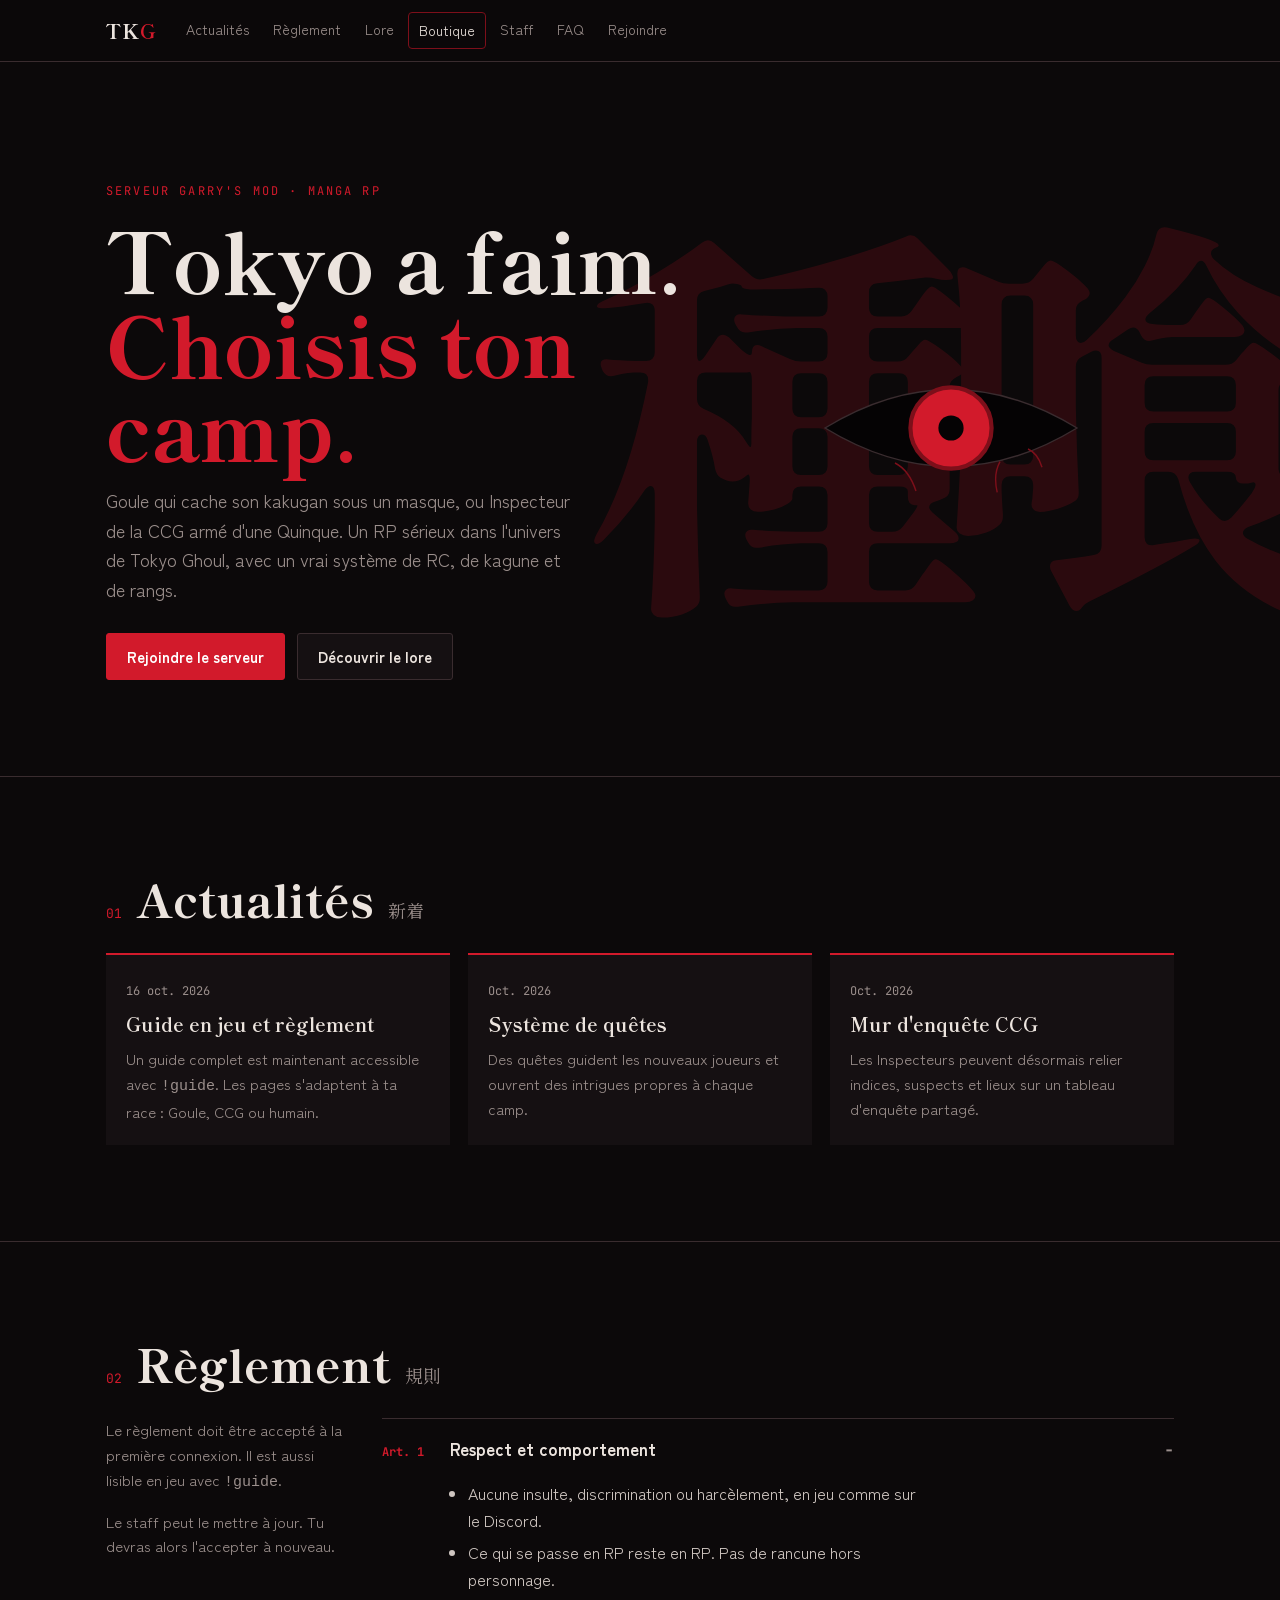
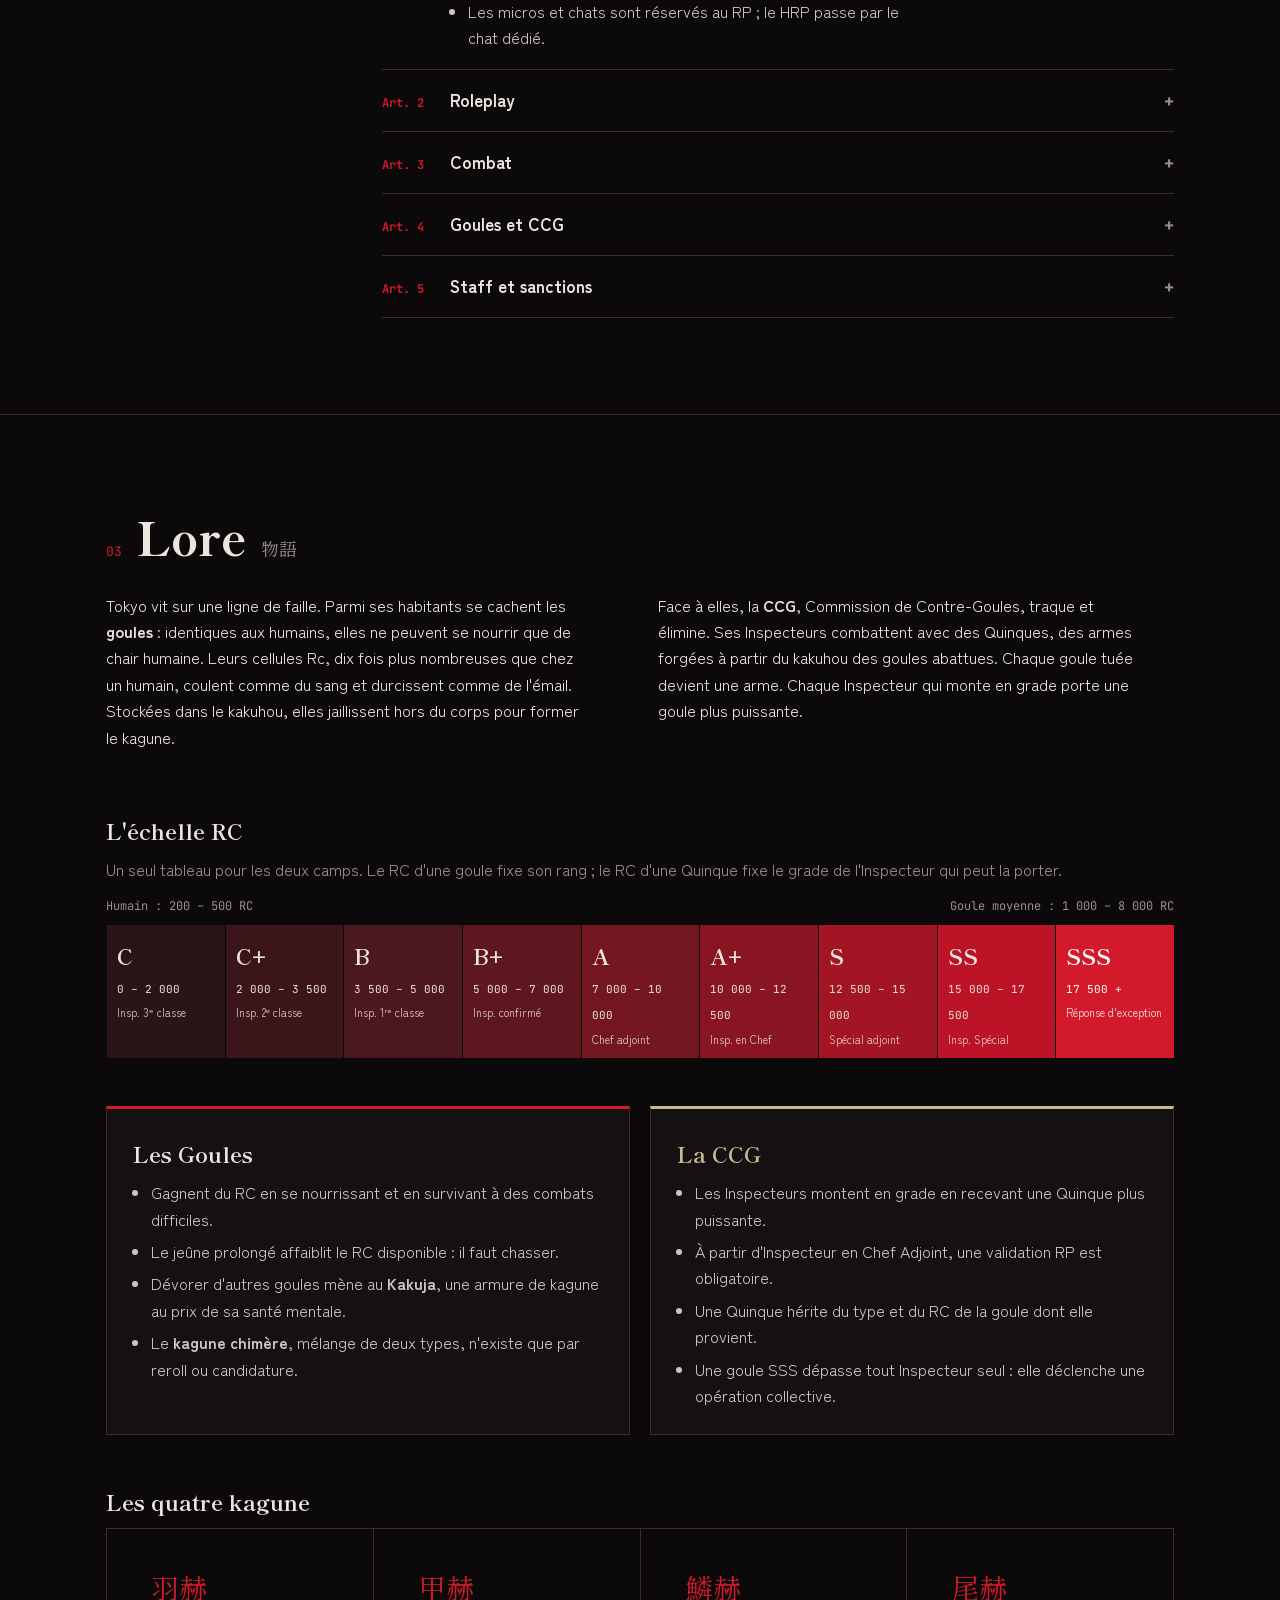
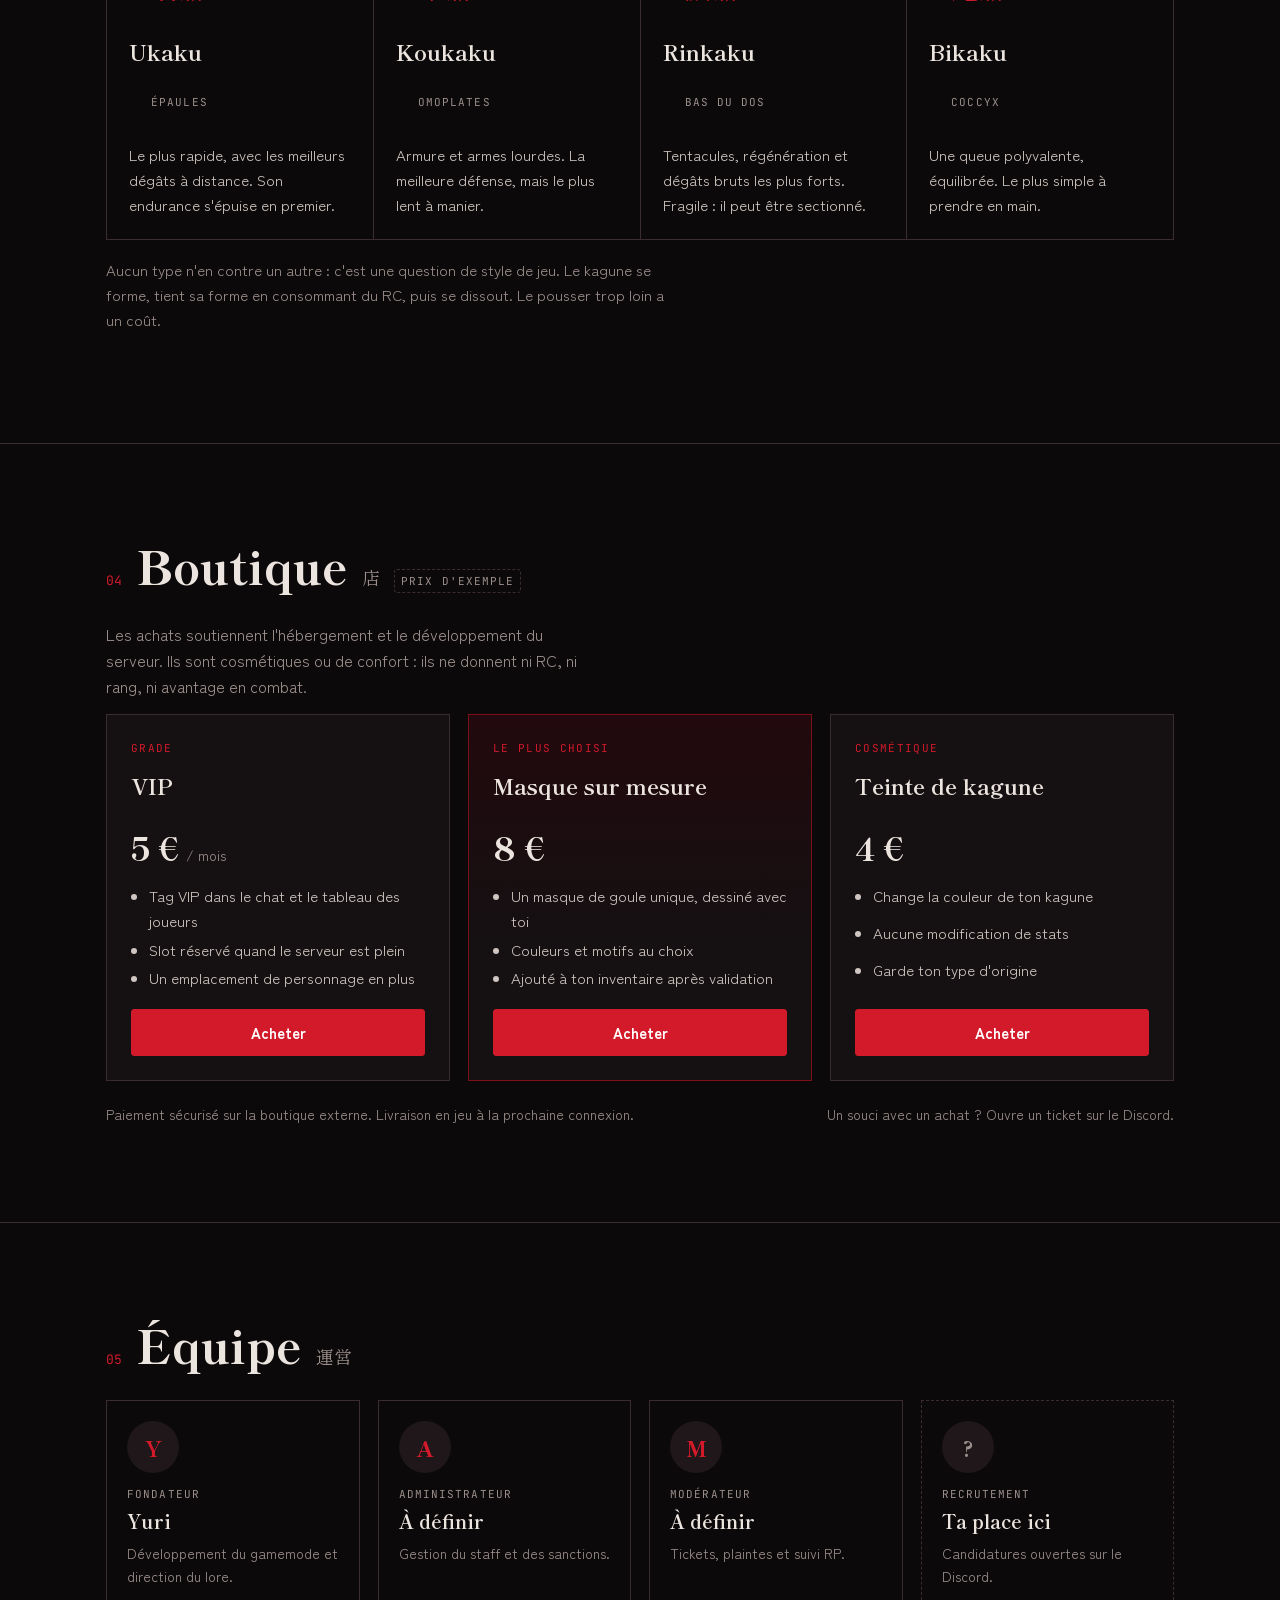
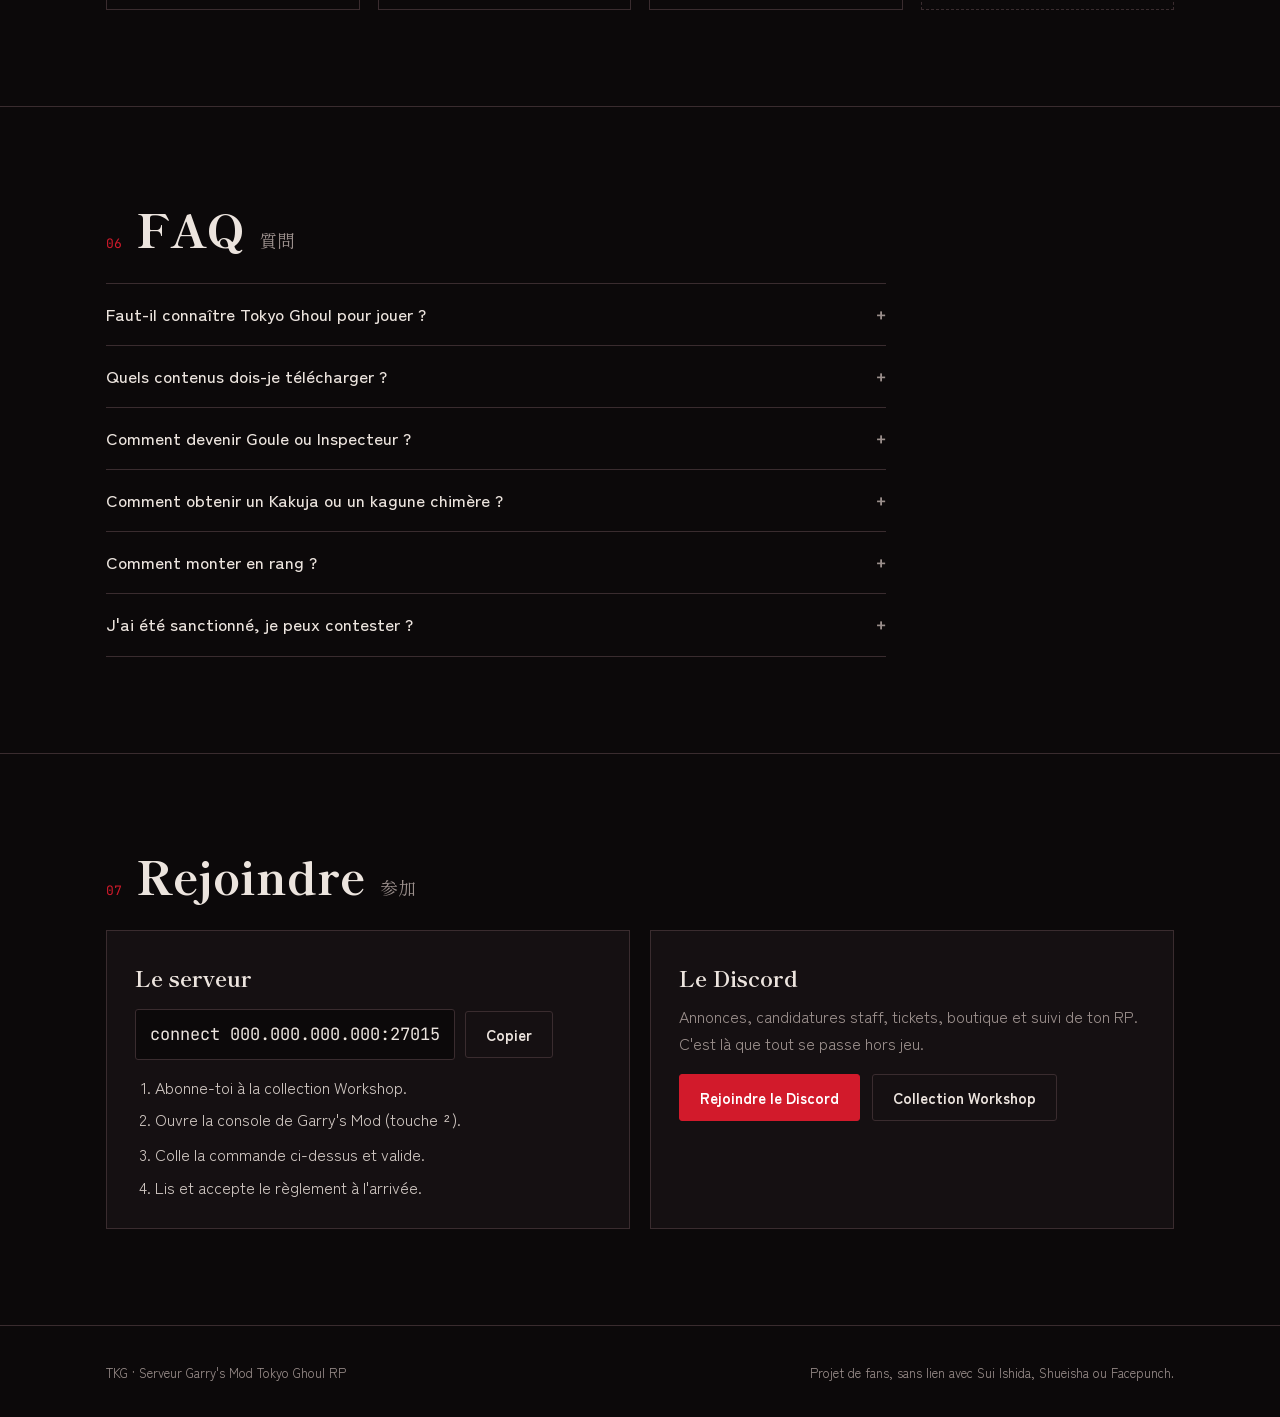
==== index.html @ 165c6a21 "Site TKG : première version Co-Authored-By: Claude Opus 5.5 <noreply@anthropic.com> Claude-Session: " ====
<!doctype html>
<html lang="fr">
<head>
<meta charset="utf-8">
<meta name="viewport" content="width=device-width, initial-scale=1, viewport-fit=cover">
<meta name="description" content="TKG, serveur Garry's Mod Tokyo Ghoul RP : règlement, lore, boutique et accès au serveur.">
<meta property="og:title" content="TKG — Tokyo Ghoul RP">
<meta property="og:description" content="Goule ou Inspecteur de la CCG ? Rejoins le serveur Garry's Mod Tokyo Ghoul RP.">
<meta name="theme-color" content="#0c090a">
<link rel="icon" href="data:image/svg+xml,%3Csvg xmlns='http://www.w3.org/2000/svg' viewBox='0 0 100 100'%3E%3Crect width='100' height='100' fill='%230c090a'/%3E%3Ccircle cx='50' cy='50' r='30' fill='%23d21a2b'/%3E%3Ccircle cx='50' cy='50' r='10' fill='%23050304'/%3E%3C/svg%3E">
<title>TKG — Tokyo Ghoul RP</title>
<link rel="preconnect" href="https://fonts.googleapis.com">
<link rel="stylesheet" href="https://fonts.googleapis.com/css2?family=Shippori+Mincho+B1:wght@600;800&family=Zen+Kaku+Gothic+New:wght@400;500;700&family=JetBrains+Mono:wght@500&display=swap">
<style>
/* Layout : page longue, une colonne de 1100px, nav collante ; chaque section = un « dossier » numéroté façon fiche CCG */
:root{
  --ink:#0c090a; --ink-2:#151012; --ink-3:#1f1719;
  --bone:#ece4de; --ash:#9b8f8c; --line:#3a2c2f;
  --blood:#d21a2b; --blood-dim:#7d0f1a; --rust:#e0554a;
  --ccg:#c9b98f;
  --f-display:"Shippori Mincho B1","Hiragino Mincho ProN","Times New Roman",serif;
  --f-body:"Zen Kaku Gothic New","Segoe UI",system-ui,sans-serif;
  --f-mono:"JetBrains Mono",ui-monospace,Menlo,monospace;
  color-scheme:dark;
}
*{box-sizing:border-box}
html{scroll-behavior:smooth}
@media (prefers-reduced-motion:reduce){html{scroll-behavior:auto}*{animation:none!important;transition:none!important}}
body{background:var(--ink);color:var(--bone);font-family:var(--f-body);font-size:16px;line-height:1.65;margin:0}
body::before{content:"";position:fixed;inset:0 0 auto;height:env(safe-area-inset-top,0px);z-index:10;background:var(--ink)}
a{color:var(--rust)}
:focus-visible{outline:2px solid var(--blood);outline-offset:3px}
.wrap{max-width:1100px;margin:0 auto;padding-left:max(16px,env(safe-area-inset-left,0px));padding-right:max(16px,env(safe-area-inset-right,0px))}

/* NAV */
nav{position:sticky;top:env(safe-area-inset-top,0px);z-index:9;background:color-mix(in srgb,var(--ink) 88%,transparent);backdrop-filter:blur(8px);border-bottom:1px solid var(--line)}
nav .wrap{display:flex;align-items:center;gap:20px;padding-block:12px}
.brand{font-family:var(--f-display);font-weight:800;font-size:20px;letter-spacing:.04em;color:var(--bone);text-decoration:none;white-space:nowrap}
.brand b{color:var(--blood)}
.links{display:flex;gap:4px;overflow-x:auto;scrollbar-width:none;min-width:0}
.links::-webkit-scrollbar{display:none}
.links a{color:var(--ash);text-decoration:none;font-size:14px;padding:6px 10px;border-radius:4px;white-space:nowrap}
.links a:hover{color:var(--bone);background:var(--ink-3)}
.links a.shop{color:var(--bone);border:1px solid var(--blood-dim)}

/* HERO */
.hero{position:relative;overflow:hidden;border-bottom:1px solid var(--line)}
.hero .wrap{position:relative;padding-block:clamp(56px,10vw,120px) clamp(48px,8vw,96px);display:grid;grid-template-columns:1.3fr 1fr;gap:40px;align-items:center}
.kanji{position:absolute;right:-2vw;top:50%;transform:translateY(-50%);font-family:var(--f-display);font-weight:800;font-size:clamp(180px,32vw,420px);line-height:.85;color:var(--blood-dim);opacity:.28;writing-mode:vertical-rl;pointer-events:none;user-select:none}
.eyebrow{font-family:var(--f-mono);font-size:12px;letter-spacing:.18em;text-transform:uppercase;color:var(--blood)}
h1{font-family:var(--f-display);font-weight:800;font-size:clamp(40px,7vw,84px);line-height:1;margin:14px 0 18px;text-wrap:balance}
h1 em{font-style:normal;color:var(--blood)}
.hero p.lead{color:var(--ash);font-size:18px;max-width:52ch;margin:0 0 28px}
.cta{display:flex;flex-wrap:wrap;gap:12px}
.btn{display:inline-flex;align-items:center;gap:8px;font:600 15px var(--f-body);padding:12px 20px;border-radius:3px;text-decoration:none;cursor:pointer;border:1px solid var(--line);background:var(--ink-2);color:var(--bone)}
.btn.red{background:var(--blood);border-color:var(--blood);color:#fff}
.btn:hover{filter:brightness(1.15)}

/* Kakugan — œil signature */
.eye{justify-self:center;width:min(280px,70vw);aspect-ratio:2/1;max-width:100%}
.eye svg{width:100%;height:100%}
.pupil{transform-origin:200px 100px;animation:pulse 4s ease-in-out infinite}
@keyframes pulse{50%{transform:scale(1.08)}}

/* SECTIONS */
section{padding-block:clamp(56px,8vw,96px);border-bottom:1px solid var(--line)}
.head{display:flex;align-items:baseline;gap:14px;margin-bottom:28px;flex-wrap:wrap}
.head .no{font-family:var(--f-mono);font-size:13px;color:var(--blood)}
h2{font-family:var(--f-display);font-weight:800;font-size:clamp(30px,4.5vw,46px);line-height:1.1;margin:0;text-wrap:balance}
.head .jp{font-family:var(--f-display);color:var(--ash);font-size:18px}
h3{font-family:var(--f-display);font-size:22px;margin:0 0 8px;text-wrap:balance}
p{margin:0 0 14px}
.muted{color:var(--ash)}
.ex{font-family:var(--f-mono);font-size:11px;letter-spacing:.1em;text-transform:uppercase;color:var(--ash);border:1px dashed var(--line);padding:2px 6px;border-radius:3px}

/* ACTUS */
.news{display:grid;grid-template-columns:repeat(3,1fr);gap:18px}
.news article{border-top:2px solid var(--blood);background:var(--ink-2);padding:20px;min-width:0}
.news time{font-family:var(--f-mono);font-size:12px;color:var(--ash)}
.news h3{margin-top:6px;font-size:19px}
.news p{color:var(--ash);font-size:15px;margin:0}

/* RÈGLEMENT */
.rules{display:grid;grid-template-columns:240px 1fr;gap:36px}
.rules aside p{color:var(--ash);font-size:15px}
.acc{border-top:1px solid var(--line)}
details{border-bottom:1px solid var(--line)}
summary{list-style:none;cursor:pointer;display:flex;gap:16px;align-items:baseline;padding:16px 0;font-weight:700;font-size:17px}
summary::-webkit-details-marker{display:none}
summary .art{font-family:var(--f-mono);font-size:12px;color:var(--blood);min-width:52px}
summary::after{content:"+";margin-left:auto;color:var(--ash);font-family:var(--f-mono)}
details[open] summary::after{content:"−"}
details .body{padding:0 0 18px 68px;color:#cfc6c1;max-width:68ch}
details .body ul{margin:0;padding-left:18px;display:grid;gap:6px}
details .body strong{color:var(--bone)}

/* LORE */
.lore-intro{display:grid;grid-template-columns:1fr 1fr;gap:36px;margin-bottom:48px}
.lore-intro p{max-width:60ch}
.rc{margin:8px 0 48px}
.rc-label{display:flex;justify-content:space-between;font-family:var(--f-mono);font-size:12px;color:var(--ash);margin-bottom:8px}
.scale-wrap{overflow-x:auto}
.scale{display:grid;grid-template-columns:repeat(9,minmax(74px,1fr));min-width:680px}
.scale div{padding:12px 10px;border-left:1px solid var(--ink);position:relative}
.scale b{display:block;font-family:var(--f-display);font-size:22px}
.scale span{font-family:var(--f-mono);font-size:11px;font-variant-numeric:tabular-nums}
.scale small{display:block;font-size:11px;line-height:1.3;margin-top:6px;opacity:.85}
.camps{display:grid;grid-template-columns:1fr 1fr;gap:20px;margin-bottom:48px}
.camp{padding:26px;background:var(--ink-2);border:1px solid var(--line);min-width:0}
.camp.ghoul{border-top:3px solid var(--blood)}
.camp.ccg{border-top:3px solid var(--ccg)}
.camp.ccg h3{color:var(--ccg)}
.camp ul{padding-left:18px;margin:0;color:#cfc6c1;display:grid;gap:6px}
.kagune{display:grid;grid-template-columns:repeat(4,1fr);gap:1px;background:var(--line);border:1px solid var(--line)}
.kagune div{background:var(--ink);padding:22px;min-width:0}
.kagune .jp{font-family:var(--f-display);color:var(--blood);font-size:28px;line-height:1}
.kagune h3{margin:10px 0 2px}
.kagune .where{font-family:var(--f-mono);font-size:11px;color:var(--ash);text-transform:uppercase;letter-spacing:.1em;margin-bottom:10px}
.kagune p{font-size:15px;color:#cfc6c1;margin:0}
.note{margin-top:18px;font-size:15px;color:var(--ash);max-width:70ch}

/* BOUTIQUE */
.shop-grid{display:grid;grid-template-columns:repeat(3,1fr);gap:18px}
.item{display:flex;flex-direction:column;gap:10px;padding:24px;background:var(--ink-2);border:1px solid var(--line);min-width:0}
.item.feat{border-color:var(--blood-dim);background:linear-gradient(180deg,#22090d,var(--ink-2) 60%)}
.item .tag{font-family:var(--f-mono);font-size:11px;letter-spacing:.12em;text-transform:uppercase;color:var(--blood)}
.item .price{font-family:var(--f-display);font-size:32px;font-weight:800;font-variant-numeric:tabular-nums}
.item .price small{font-family:var(--f-body);font-size:14px;color:var(--ash);font-weight:400}
.item ul{padding-left:18px;margin:0;color:#cfc6c1;font-size:15px;display:grid;gap:4px;flex:1}
.item .btn{justify-content:center;margin-top:8px}
.shop-foot{display:flex;flex-wrap:wrap;justify-content:space-between;gap:12px;margin-top:22px;color:var(--ash);font-size:14px}

/* STAFF */
.staff{display:grid;grid-template-columns:repeat(4,1fr);gap:18px}
.member{padding:20px;border:1px solid var(--line);min-width:0}
.avatar{width:52px;height:52px;border-radius:50%;display:grid;place-items:center;font-family:var(--f-display);font-weight:800;font-size:22px;background:var(--ink-3);color:var(--blood);margin-bottom:12px}
.member .role{font-family:var(--f-mono);font-size:11px;letter-spacing:.1em;text-transform:uppercase;color:var(--ash)}
.member h3{font-size:19px;margin:2px 0 6px}
.member p{font-size:14px;color:var(--ash);margin:0}
.member.open{border-style:dashed}
.member.open .avatar{color:var(--ash)}

/* FAQ */
.faq{max-width:780px}
.faq summary{font-weight:500}
.faq details .body{padding-left:0}

/* REJOINDRE */
.join{display:grid;grid-template-columns:1fr 1fr;gap:20px}
.join .card{padding:28px;background:var(--ink-2);border:1px solid var(--line);min-width:0}
.ip{display:flex;gap:10px;align-items:center;flex-wrap:wrap;margin:14px 0}
.ip code{font-family:var(--f-mono);font-size:17px;background:var(--ink);border:1px solid var(--line);padding:10px 14px;border-radius:3px;user-select:all;overflow-wrap:anywhere}
.steps{padding-left:20px;margin:0;color:#cfc6c1;display:grid;gap:6px}
.copied{font-family:var(--f-mono);font-size:12px;color:var(--rust)}

footer{padding-block:36px;color:var(--ash);font-size:13px}
footer .wrap{display:flex;justify-content:space-between;flex-wrap:wrap;gap:12px}

@media (max-width:900px){
  .hero .wrap,.rules,.lore-intro,.camps,.join{grid-template-columns:1fr}
  .eye{display:none}
  .news,.shop-grid{grid-template-columns:1fr}
  .kagune,.staff{grid-template-columns:1fr 1fr}
}
@media (max-width:520px){
  .kagune,.staff{grid-template-columns:1fr}
  details .body{padding-left:0}
  .brand{font-size:18px}
}
</style>
</head>
<body>


<nav>
  <div class="wrap">
    <a class="brand" href="#top">TK<b>G</b></a>
    <div class="links">
      <a href="#actus">Actualités</a>
      <a href="#reglement">Règlement</a>
      <a href="#lore">Lore</a>
      <a href="#boutique" class="shop">Boutique</a>
      <a href="#staff">Staff</a>
      <a href="#faq">FAQ</a>
      <a href="#rejoindre">Rejoindre</a>
    </div>
  </div>
</nav>

<header class="hero" id="top">
  <div class="kanji" aria-hidden="true">喰種</div>
  <div class="wrap">
    <div>
      <div class="eyebrow">Serveur Garry's Mod · Manga RP</div>
      <h1>Tokyo a faim.<br><em>Choisis ton camp.</em></h1>
      <p class="lead">Goule qui cache son kakugan sous un masque, ou Inspecteur de la CCG armé d'une Quinque. Un RP sérieux dans l'univers de Tokyo Ghoul, avec un vrai système de RC, de kagune et de rangs.</p>
      <div class="cta">
        <a class="btn red" href="#rejoindre">Rejoindre le serveur</a>
        <a class="btn" href="#lore">Découvrir le lore</a>
      </div>
    </div>
    <div class="eye" aria-hidden="true">
      <svg viewBox="0 0 400 200">
        <path d="M20 100 Q200 -10 380 100 Q200 210 20 100Z" fill="#050304" stroke="#3a2c2f" stroke-width="2"/>
        <g class="pupil">
          <circle cx="200" cy="100" r="58" fill="#d21a2b"/>
          <circle cx="200" cy="100" r="58" fill="none" stroke="#7d0f1a" stroke-width="6"/>
          <circle cx="200" cy="100" r="18" fill="#050304"/>
        </g>
        <path d="M120 150 q20 10 30 40 M270 148 q-10 18 -4 44 M310 130 q14 6 20 26" stroke="#7d0f1a" stroke-width="2" fill="none"/>
      </svg>
    </div>
  </div>
</header>

<main>
  <section id="actus">
    <div class="wrap">
      <div class="head"><span class="no">01</span><h2>Actualités</h2><span class="jp">新着</span></div>
      <div class="news">
        <article>
          <time datetime="2026-10-16">16 oct. 2026</time>
          <h3>Guide en jeu et règlement</h3>
          <p>Un guide complet est maintenant accessible avec <code>!guide</code>. Les pages s'adaptent à ta race : Goule, CCG ou humain.</p>
        </article>
        <article>
          <time datetime="2026-10-10">Oct. 2026</time>
          <h3>Système de quêtes</h3>
          <p>Des quêtes guident les nouveaux joueurs et ouvrent des intrigues propres à chaque camp.</p>
        </article>
        <article>
          <time datetime="2026-10-01">Oct. 2026</time>
          <h3>Mur d'enquête CCG</h3>
          <p>Les Inspecteurs peuvent désormais relier indices, suspects et lieux sur un tableau d'enquête partagé.</p>
        </article>
      </div>
    </div>
  </section>

  <section id="reglement">
    <div class="wrap">
      <div class="head"><span class="no">02</span><h2>Règlement</h2><span class="jp">規則</span></div>
      <div class="rules">
        <aside>
          <p>Le règlement doit être accepté à la première connexion. Il est aussi lisible en jeu avec <code>!guide</code>.</p>
          <p>Le staff peut le mettre à jour. Tu devras alors l'accepter à nouveau.</p>
        </aside>
        <div class="acc">
          <details open>
            <summary><span class="art">Art. 1</span>Respect et comportement</summary>
            <div class="body"><ul>
              <li>Aucune insulte, discrimination ou harcèlement, en jeu comme sur le Discord.</li>
              <li>Ce qui se passe en RP reste en RP. Pas de rancune hors personnage.</li>
              <li>Les micros et chats sont réservés au RP ; le HRP passe par le chat dédié.</li>
            </ul></div>
          </details>
          <details>
            <summary><span class="art">Art. 2</span>Roleplay</summary>
            <div class="body"><ul>
              <li><strong>MetaGaming</strong> interdit : on n'utilise pas en jeu une info obtenue hors RP.</li>
              <li><strong>PowerGaming</strong> interdit : pas d'actions irréalistes ou imposées sans laisser de choix à l'autre.</li>
              <li><strong>FearRP</strong> obligatoire : ton personnage tient à sa vie. Un humain ne provoque pas une goule rang S.</li>
              <li>Ton identité de goule est un secret. Ne révèle pas ton kakugan en public sans raison RP.</li>
            </ul></div>
          </details>
          <details>
            <summary><span class="art">Art. 3</span>Combat</summary>
            <div class="body"><ul>
              <li><strong>FreeKill</strong> interdit : toute agression doit avoir une raison RP claire.</li>
              <li>Un joueur à terre peut être achevé, épargné ou capturé. Laisse-lui le temps de jouer la scène.</li>
              <li>Après une mort, ton personnage oublie les circonstances du combat.</li>
              <li>Pas de combat dans les zones protégées (hôpital, commissariat, café de quartier).</li>
            </ul></div>
          </details>
          <details>
            <summary><span class="art">Art. 4</span>Goules et CCG</summary>
            <div class="body"><ul>
              <li>Se nourrir passe par une scène RP. Pas de chasse en masse sans raison.</li>
              <li>Les rangs S, SS et SSS demandent une validation RP et staff, pas seulement un seuil de RC.</li>
              <li>Un Inspecteur ne porte que des Quinques autorisées pour son rang.</li>
            </ul></div>
          </details>
          <details>
            <summary><span class="art">Art. 5</span>Staff et sanctions</summary>
            <div class="body"><ul>
              <li>Les décisions du staff s'appliquent en jeu. Une contestation se fait ensuite, par ticket Discord.</li>
              <li>Exploiter un bug est sanctionné. Signale-le au staff.</li>
              <li>Sanctions : avertissement, kick, ban temporaire, ban définitif selon la gravité.</li>
            </ul></div>
          </details>
        </div>
      </div>
    </div>
  </section>

  <section id="lore">
    <div class="wrap">
      <div class="head"><span class="no">03</span><h2>Lore</h2><span class="jp">物語</span></div>
      <div class="lore-intro">
        <p>Tokyo vit sur une ligne de faille. Parmi ses habitants se cachent les <strong>goules</strong> : identiques aux humains, elles ne peuvent se nourrir que de chair humaine. Leurs cellules Rc, dix fois plus nombreuses que chez un humain, coulent comme du sang et durcissent comme de l'émail. Stockées dans le kakuhou, elles jaillissent hors du corps pour former le kagune.</p>
        <p>Face à elles, la <strong>CCG</strong>, Commission de Contre-Goules, traque et élimine. Ses Inspecteurs combattent avec des Quinques, des armes forgées à partir du kakuhou des goules abattues. Chaque goule tuée devient une arme. Chaque Inspecteur qui monte en grade porte une goule plus puissante.</p>
      </div>

      <h3>L'échelle RC</h3>
      <p class="muted">Un seul tableau pour les deux camps. Le RC d'une goule fixe son rang ; le RC d'une Quinque fixe le grade de l'Inspecteur qui peut la porter.</p>
      <div class="rc">
        <div class="rc-label"><span>Humain : 200 – 500 RC</span><span>Goule moyenne : 1 000 – 8 000 RC</span></div>
        <div class="scale-wrap">
          <div class="scale">
            <div style="background:#2a1418"><b>C</b><span>0 – 2 000</span><small>Insp. 3ᵉ classe</small></div>
            <div style="background:#3a161b"><b>C+</b><span>2 000 – 3 500</span><small>Insp. 2ᵉ classe</small></div>
            <div style="background:#4c171d"><b>B</b><span>3 500 – 5 000</span><small>Insp. 1ʳᵉ classe</small></div>
            <div style="background:#5f171f"><b>B+</b><span>5 000 – 7 000</span><small>Insp. confirmé</small></div>
            <div style="background:#731621"><b>A</b><span>7 000 – 10 000</span><small>Chef adjoint</small></div>
            <div style="background:#891522"><b>A+</b><span>10 000 – 12 500</span><small>Insp. en Chef</small></div>
            <div style="background:#a31424"><b>S</b><span>12 500 – 15 000</span><small>Spécial adjoint</small></div>
            <div style="background:#bc1426"><b>SS</b><span>15 000 – 17 500</span><small>Insp. Spécial</small></div>
            <div style="background:#d21a2b;color:#fff"><b>SSS</b><span>17 500 +</span><small>Réponse d'exception</small></div>
          </div>
        </div>
      </div>

      <div class="camps">
        <div class="camp ghoul">
          <h3>Les Goules</h3>
          <ul>
            <li>Gagnent du RC en se nourrissant et en survivant à des combats difficiles.</li>
            <li>Le jeûne prolongé affaiblit le RC disponible : il faut chasser.</li>
            <li>Dévorer d'autres goules mène au <strong>Kakuja</strong>, une armure de kagune au prix de sa santé mentale.</li>
            <li>Le <strong>kagune chimère</strong>, mélange de deux types, n'existe que par reroll ou candidature.</li>
          </ul>
        </div>
        <div class="camp ccg">
          <h3>La CCG</h3>
          <ul>
            <li>Les Inspecteurs montent en grade en recevant une Quinque plus puissante.</li>
            <li>À partir d'Inspecteur en Chef Adjoint, une validation RP est obligatoire.</li>
            <li>Une Quinque hérite du type et du RC de la goule dont elle provient.</li>
            <li>Une goule SSS dépasse tout Inspecteur seul : elle déclenche une opération collective.</li>
          </ul>
        </div>
      </div>

      <h3>Les quatre kagune</h3>
      <div class="kagune">
        <div><div class="jp">羽赫</div><h3>Ukaku</h3><div class="where">Épaules</div><p>Le plus rapide, avec les meilleurs dégâts à distance. Son endurance s'épuise en premier.</p></div>
        <div><div class="jp">甲赫</div><h3>Koukaku</h3><div class="where">Omoplates</div><p>Armure et armes lourdes. La meilleure défense, mais le plus lent à manier.</p></div>
        <div><div class="jp">鱗赫</div><h3>Rinkaku</h3><div class="where">Bas du dos</div><p>Tentacules, régénération et dégâts bruts les plus forts. Fragile : il peut être sectionné.</p></div>
        <div><div class="jp">尾赫</div><h3>Bikaku</h3><div class="where">Coccyx</div><p>Une queue polyvalente, équilibrée. Le plus simple à prendre en main.</p></div>
      </div>
      <p class="note">Aucun type n'en contre un autre : c'est une question de style de jeu. Le kagune se forme, tient sa forme en consommant du RC, puis se dissout. Le pousser trop loin a un coût.</p>
    </div>
  </section>

  <section id="boutique">
    <div class="wrap">
      <div class="head"><span class="no">04</span><h2>Boutique</h2><span class="jp">店</span><span class="ex">Prix d'exemple</span></div>
      <p class="muted" style="max-width:62ch">Les achats soutiennent l'hébergement et le développement du serveur. Ils sont cosmétiques ou de confort : ils ne donnent ni RC, ni rang, ni avantage en combat.</p>
      <div class="shop-grid">
        <div class="item">
          <span class="tag">Grade</span>
          <h3>VIP</h3>
          <div class="price">5 € <small>/ mois</small></div>
          <ul>
            <li>Tag VIP dans le chat et le tableau des joueurs</li>
            <li>Slot réservé quand le serveur est plein</li>
            <li>Un emplacement de personnage en plus</li>
          </ul>
          <a class="btn red" href="#" data-shop>Acheter</a>
        </div>
        <div class="item feat">
          <span class="tag">Le plus choisi</span>
          <h3>Masque sur mesure</h3>
          <div class="price">8 €</div>
          <ul>
            <li>Un masque de goule unique, dessiné avec toi</li>
            <li>Couleurs et motifs au choix</li>
            <li>Ajouté à ton inventaire après validation</li>
          </ul>
          <a class="btn red" href="#" data-shop>Acheter</a>
        </div>
        <div class="item">
          <span class="tag">Cosmétique</span>
          <h3>Teinte de kagune</h3>
          <div class="price">4 €</div>
          <ul>
            <li>Change la couleur de ton kagune</li>
            <li>Aucune modification de stats</li>
            <li>Garde ton type d'origine</li>
          </ul>
          <a class="btn red" href="#" data-shop>Acheter</a>
        </div>
      </div>
      <div class="shop-foot">
        <span>Paiement sécurisé sur la boutique externe. Livraison en jeu à la prochaine connexion.</span>
        <span>Un souci avec un achat ? Ouvre un ticket sur le Discord.</span>
      </div>
    </div>
  </section>

  <section id="staff">
    <div class="wrap">
      <div class="head"><span class="no">05</span><h2>Équipe</h2><span class="jp">運営</span></div>
      <div class="staff">
        <div class="member"><div class="avatar">Y</div><div class="role">Fondateur</div><h3>Yuri</h3><p>Développement du gamemode et direction du lore.</p></div>
        <div class="member"><div class="avatar">A</div><div class="role">Administrateur</div><h3>À définir</h3><p>Gestion du staff et des sanctions.</p></div>
        <div class="member"><div class="avatar">M</div><div class="role">Modérateur</div><h3>À définir</h3><p>Tickets, plaintes et suivi RP.</p></div>
        <div class="member open"><div class="avatar">?</div><div class="role">Recrutement</div><h3>Ta place ici</h3><p>Candidatures ouvertes sur le Discord.</p></div>
      </div>
    </div>
  </section>

  <section id="faq">
    <div class="wrap">
      <div class="head"><span class="no">06</span><h2>FAQ</h2><span class="jp">質問</span></div>
      <div class="faq acc">
        <details><summary>Faut-il connaître Tokyo Ghoul pour jouer ?</summary><div class="body"><p>Non. Le guide en jeu (<code>!guide</code>) explique tout ce qu'il faut savoir sur les goules, la CCG et le combat. Connaître l'univers aide, mais ce n'est pas obligatoire.</p></div></details>
        <details><summary>Quels contenus dois-je télécharger ?</summary><div class="body"><p>Abonne-toi à la collection Workshop du serveur avant de te connecter. Sans elle, tu verras des textures manquantes.</p></div></details>
        <details><summary>Comment devenir Goule ou Inspecteur ?</summary><div class="body"><p>Tu choisis ton camp à la création du personnage. Le type de kagune se choisit aussi à ce moment-là, ou plus tard par un réveil en RP.</p></div></details>
        <details><summary>Comment obtenir un Kakuja ou un kagune chimère ?</summary><div class="body"><p>Le kagune chimère passe uniquement par reroll ou candidature. Le Kakuja s'obtient par reroll, ou en jouant le cannibalisme de ton personnage avec un suivi du staff.</p></div></details>
        <details><summary>Comment monter en rang ?</summary><div class="body"><p>Les goules montent en gagnant du RC. Les Inspecteurs montent en recevant une Quinque plus puissante. Les rangs du haut demandent aussi une validation RP.</p></div></details>
        <details><summary>J'ai été sanctionné, je peux contester ?</summary><div class="body"><p>Oui, par ticket sur le Discord, en expliquant la situation. Ne conteste pas en jeu pendant la scène.</p></div></details>
      </div>
    </div>
  </section>

  <section id="rejoindre">
    <div class="wrap">
      <div class="head"><span class="no">07</span><h2>Rejoindre</h2><span class="jp">参加</span></div>
      <div class="join">
        <div class="card">
          <h3>Le serveur</h3>
          <div class="ip">
            <code id="ip">connect 000.000.000.000:27015</code>
            <button class="btn" id="copy" type="button">Copier</button>
            <span class="copied" id="copied" hidden>Copié</span>
          </div>
          <ol class="steps">
            <li>Abonne-toi à la collection Workshop.</li>
            <li>Ouvre la console de Garry's Mod (touche <code>²</code>).</li>
            <li>Colle la commande ci-dessus et valide.</li>
            <li>Lis et accepte le règlement à l'arrivée.</li>
          </ol>
        </div>
        <div class="card">
          <h3>Le Discord</h3>
          <p class="muted">Annonces, candidatures staff, tickets, boutique et suivi de ton RP. C'est là que tout se passe hors jeu.</p>
          <div class="cta" style="margin-top:18px">
            <a class="btn red" href="#" id="discord">Rejoindre le Discord</a>
            <a class="btn" href="#" id="workshop">Collection Workshop</a>
          </div>
        </div>
      </div>
    </div>
  </section>
</main>

<footer>
  <div class="wrap">
    <span>TKG · Serveur Garry's Mod Tokyo Ghoul RP</span>
    <span>Projet de fans, sans lien avec Sui Ishida, Shueisha ou Facepunch.</span>
  </div>
</footer>

<script>
document.getElementById('copy').addEventListener('click', function(){
  var t = document.getElementById('ip').textContent, ok = document.getElementById('copied');
  function done(){ ok.hidden = false; setTimeout(function(){ ok.hidden = true; }, 1800); }
  try {
    navigator.clipboard.writeText(t).then(done, function(){ select(); });
  } catch(e){ select(); }
  function select(){ var r = document.createRange(); r.selectNodeContents(document.getElementById('ip')); var s = getSelection(); s.removeAllRanges(); s.addRange(r); }
});
</script>

</body>
</html>
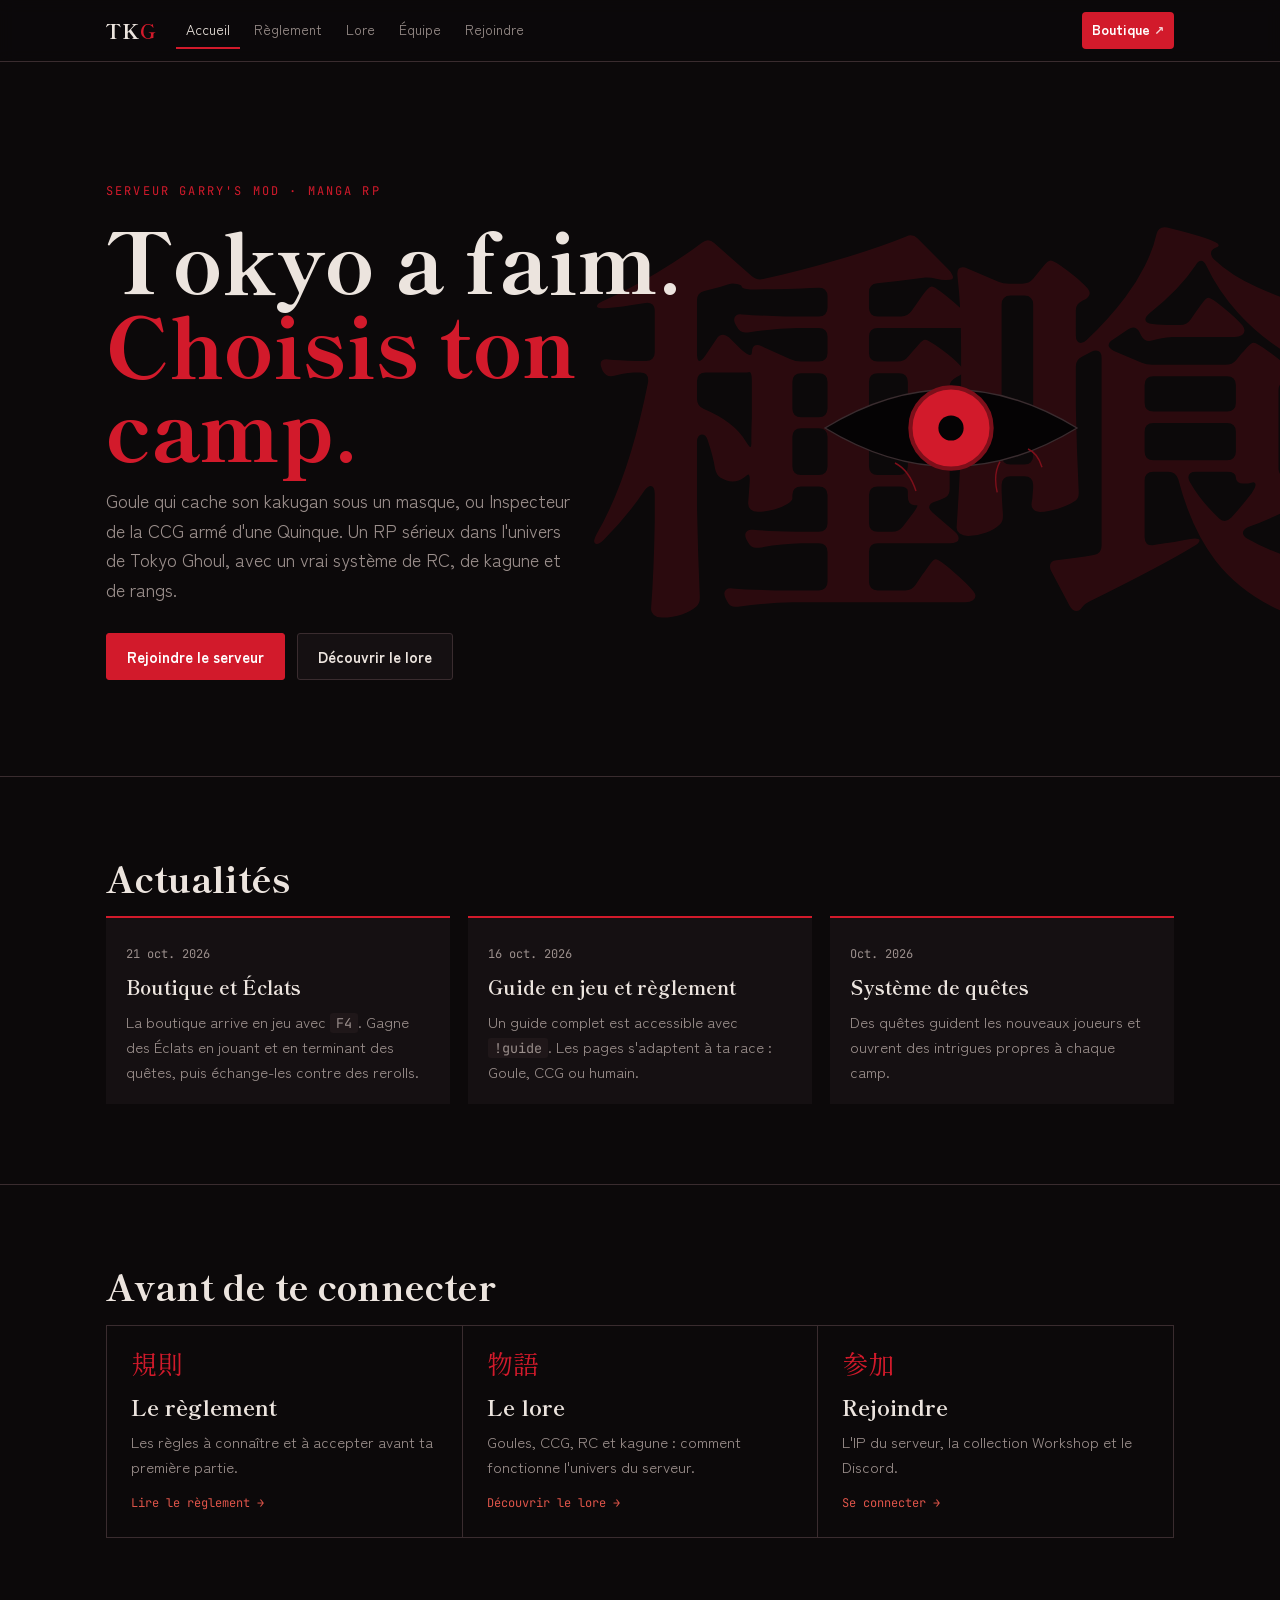
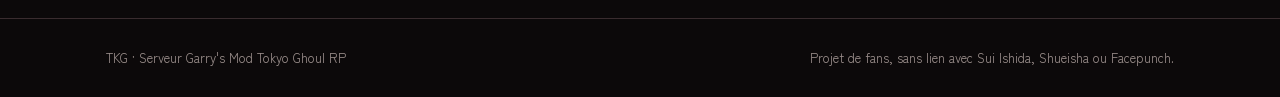
==== commit f37225cc: "Site en plusieurs pages, onglet Boutique vers Tebex, FAQ retirée Co-Authored-By: Claude Opus 5.5 <no" ====
--- a/index.html
+++ b/index.html
@@ -3,191 +3,33 @@
 <head>
 <meta charset="utf-8">
 <meta name="viewport" content="width=device-width, initial-scale=1, viewport-fit=cover">
-<meta name="description" content="TKG, serveur Garry's Mod Tokyo Ghoul RP : règlement, lore, boutique et accès au serveur.">
+<title>TKG — Tokyo Ghoul RP</title>
+<meta name="description" content="TKG, serveur Garry's Mod Tokyo Ghoul RP : règlement, lore, équipe et accès au serveur.">
 <meta property="og:title" content="TKG — Tokyo Ghoul RP">
-<meta property="og:description" content="Goule ou Inspecteur de la CCG ? Rejoins le serveur Garry's Mod Tokyo Ghoul RP.">
+<meta property="og:description" content="TKG, serveur Garry's Mod Tokyo Ghoul RP : règlement, lore, équipe et accès au serveur.">
 <meta name="theme-color" content="#0c090a">
 <link rel="icon" href="data:image/svg+xml,%3Csvg xmlns='http://www.w3.org/2000/svg' viewBox='0 0 100 100'%3E%3Crect width='100' height='100' fill='%230c090a'/%3E%3Ccircle cx='50' cy='50' r='30' fill='%23d21a2b'/%3E%3Ccircle cx='50' cy='50' r='10' fill='%23050304'/%3E%3C/svg%3E">
-<title>TKG — Tokyo Ghoul RP</title>
 <link rel="preconnect" href="https://fonts.googleapis.com">
+<link rel="preconnect" href="https://fonts.gstatic.com" crossorigin>
 <link rel="stylesheet" href="https://fonts.googleapis.com/css2?family=Shippori+Mincho+B1:wght@600;800&family=Zen+Kaku+Gothic+New:wght@400;500;700&family=JetBrains+Mono:wght@500&display=swap">
-<style>
-/* Layout : page longue, une colonne de 1100px, nav collante ; chaque section = un « dossier » numéroté façon fiche CCG */
-:root{
-  --ink:#0c090a; --ink-2:#151012; --ink-3:#1f1719;
-  --bone:#ece4de; --ash:#9b8f8c; --line:#3a2c2f;
-  --blood:#d21a2b; --blood-dim:#7d0f1a; --rust:#e0554a;
-  --ccg:#c9b98f;
-  --f-display:"Shippori Mincho B1","Hiragino Mincho ProN","Times New Roman",serif;
-  --f-body:"Zen Kaku Gothic New","Segoe UI",system-ui,sans-serif;
-  --f-mono:"JetBrains Mono",ui-monospace,Menlo,monospace;
-  color-scheme:dark;
-}
-*{box-sizing:border-box}
-html{scroll-behavior:smooth}
-@media (prefers-reduced-motion:reduce){html{scroll-behavior:auto}*{animation:none!important;transition:none!important}}
-body{background:var(--ink);color:var(--bone);font-family:var(--f-body);font-size:16px;line-height:1.65;margin:0}
-body::before{content:"";position:fixed;inset:0 0 auto;height:env(safe-area-inset-top,0px);z-index:10;background:var(--ink)}
-a{color:var(--rust)}
-:focus-visible{outline:2px solid var(--blood);outline-offset:3px}
-.wrap{max-width:1100px;margin:0 auto;padding-left:max(16px,env(safe-area-inset-left,0px));padding-right:max(16px,env(safe-area-inset-right,0px))}
-
-/* NAV */
-nav{position:sticky;top:env(safe-area-inset-top,0px);z-index:9;background:color-mix(in srgb,var(--ink) 88%,transparent);backdrop-filter:blur(8px);border-bottom:1px solid var(--line)}
-nav .wrap{display:flex;align-items:center;gap:20px;padding-block:12px}
-.brand{font-family:var(--f-display);font-weight:800;font-size:20px;letter-spacing:.04em;color:var(--bone);text-decoration:none;white-space:nowrap}
-.brand b{color:var(--blood)}
-.links{display:flex;gap:4px;overflow-x:auto;scrollbar-width:none;min-width:0}
-.links::-webkit-scrollbar{display:none}
-.links a{color:var(--ash);text-decoration:none;font-size:14px;padding:6px 10px;border-radius:4px;white-space:nowrap}
-.links a:hover{color:var(--bone);background:var(--ink-3)}
-.links a.shop{color:var(--bone);border:1px solid var(--blood-dim)}
-
-/* HERO */
-.hero{position:relative;overflow:hidden;border-bottom:1px solid var(--line)}
-.hero .wrap{position:relative;padding-block:clamp(56px,10vw,120px) clamp(48px,8vw,96px);display:grid;grid-template-columns:1.3fr 1fr;gap:40px;align-items:center}
-.kanji{position:absolute;right:-2vw;top:50%;transform:translateY(-50%);font-family:var(--f-display);font-weight:800;font-size:clamp(180px,32vw,420px);line-height:.85;color:var(--blood-dim);opacity:.28;writing-mode:vertical-rl;pointer-events:none;user-select:none}
-.eyebrow{font-family:var(--f-mono);font-size:12px;letter-spacing:.18em;text-transform:uppercase;color:var(--blood)}
-h1{font-family:var(--f-display);font-weight:800;font-size:clamp(40px,7vw,84px);line-height:1;margin:14px 0 18px;text-wrap:balance}
-h1 em{font-style:normal;color:var(--blood)}
-.hero p.lead{color:var(--ash);font-size:18px;max-width:52ch;margin:0 0 28px}
-.cta{display:flex;flex-wrap:wrap;gap:12px}
-.btn{display:inline-flex;align-items:center;gap:8px;font:600 15px var(--f-body);padding:12px 20px;border-radius:3px;text-decoration:none;cursor:pointer;border:1px solid var(--line);background:var(--ink-2);color:var(--bone)}
-.btn.red{background:var(--blood);border-color:var(--blood);color:#fff}
-.btn:hover{filter:brightness(1.15)}
-
-/* Kakugan — œil signature */
-.eye{justify-self:center;width:min(280px,70vw);aspect-ratio:2/1;max-width:100%}
-.eye svg{width:100%;height:100%}
-.pupil{transform-origin:200px 100px;animation:pulse 4s ease-in-out infinite}
-@keyframes pulse{50%{transform:scale(1.08)}}
-
-/* SECTIONS */
-section{padding-block:clamp(56px,8vw,96px);border-bottom:1px solid var(--line)}
-.head{display:flex;align-items:baseline;gap:14px;margin-bottom:28px;flex-wrap:wrap}
-.head .no{font-family:var(--f-mono);font-size:13px;color:var(--blood)}
-h2{font-family:var(--f-display);font-weight:800;font-size:clamp(30px,4.5vw,46px);line-height:1.1;margin:0;text-wrap:balance}
-.head .jp{font-family:var(--f-display);color:var(--ash);font-size:18px}
-h3{font-family:var(--f-display);font-size:22px;margin:0 0 8px;text-wrap:balance}
-p{margin:0 0 14px}
-.muted{color:var(--ash)}
-.ex{font-family:var(--f-mono);font-size:11px;letter-spacing:.1em;text-transform:uppercase;color:var(--ash);border:1px dashed var(--line);padding:2px 6px;border-radius:3px}
-
-/* ACTUS */
-.news{display:grid;grid-template-columns:repeat(3,1fr);gap:18px}
-.news article{border-top:2px solid var(--blood);background:var(--ink-2);padding:20px;min-width:0}
-.news time{font-family:var(--f-mono);font-size:12px;color:var(--ash)}
-.news h3{margin-top:6px;font-size:19px}
-.news p{color:var(--ash);font-size:15px;margin:0}
-
-/* RÈGLEMENT */
-.rules{display:grid;grid-template-columns:240px 1fr;gap:36px}
-.rules aside p{color:var(--ash);font-size:15px}
-.acc{border-top:1px solid var(--line)}
-details{border-bottom:1px solid var(--line)}
-summary{list-style:none;cursor:pointer;display:flex;gap:16px;align-items:baseline;padding:16px 0;font-weight:700;font-size:17px}
-summary::-webkit-details-marker{display:none}
-summary .art{font-family:var(--f-mono);font-size:12px;color:var(--blood);min-width:52px}
-summary::after{content:"+";margin-left:auto;color:var(--ash);font-family:var(--f-mono)}
-details[open] summary::after{content:"−"}
-details .body{padding:0 0 18px 68px;color:#cfc6c1;max-width:68ch}
-details .body ul{margin:0;padding-left:18px;display:grid;gap:6px}
-details .body strong{color:var(--bone)}
-
-/* LORE */
-.lore-intro{display:grid;grid-template-columns:1fr 1fr;gap:36px;margin-bottom:48px}
-.lore-intro p{max-width:60ch}
-.rc{margin:8px 0 48px}
-.rc-label{display:flex;justify-content:space-between;font-family:var(--f-mono);font-size:12px;color:var(--ash);margin-bottom:8px}
-.scale-wrap{overflow-x:auto}
-.scale{display:grid;grid-template-columns:repeat(9,minmax(74px,1fr));min-width:680px}
-.scale div{padding:12px 10px;border-left:1px solid var(--ink);position:relative}
-.scale b{display:block;font-family:var(--f-display);font-size:22px}
-.scale span{font-family:var(--f-mono);font-size:11px;font-variant-numeric:tabular-nums}
-.scale small{display:block;font-size:11px;line-height:1.3;margin-top:6px;opacity:.85}
-.camps{display:grid;grid-template-columns:1fr 1fr;gap:20px;margin-bottom:48px}
-.camp{padding:26px;background:var(--ink-2);border:1px solid var(--line);min-width:0}
-.camp.ghoul{border-top:3px solid var(--blood)}
-.camp.ccg{border-top:3px solid var(--ccg)}
-.camp.ccg h3{color:var(--ccg)}
-.camp ul{padding-left:18px;margin:0;color:#cfc6c1;display:grid;gap:6px}
-.kagune{display:grid;grid-template-columns:repeat(4,1fr);gap:1px;background:var(--line);border:1px solid var(--line)}
-.kagune div{background:var(--ink);padding:22px;min-width:0}
-.kagune .jp{font-family:var(--f-display);color:var(--blood);font-size:28px;line-height:1}
-.kagune h3{margin:10px 0 2px}
-.kagune .where{font-family:var(--f-mono);font-size:11px;color:var(--ash);text-transform:uppercase;letter-spacing:.1em;margin-bottom:10px}
-.kagune p{font-size:15px;color:#cfc6c1;margin:0}
-.note{margin-top:18px;font-size:15px;color:var(--ash);max-width:70ch}
-
-/* BOUTIQUE */
-.shop-grid{display:grid;grid-template-columns:repeat(3,1fr);gap:18px}
-.item{display:flex;flex-direction:column;gap:10px;padding:24px;background:var(--ink-2);border:1px solid var(--line);min-width:0}
-.item.feat{border-color:var(--blood-dim);background:linear-gradient(180deg,#22090d,var(--ink-2) 60%)}
-.item .tag{font-family:var(--f-mono);font-size:11px;letter-spacing:.12em;text-transform:uppercase;color:var(--blood)}
-.item .price{font-family:var(--f-display);font-size:32px;font-weight:800;font-variant-numeric:tabular-nums}
-.item .price small{font-family:var(--f-body);font-size:14px;color:var(--ash);font-weight:400}
-.item ul{padding-left:18px;margin:0;color:#cfc6c1;font-size:15px;display:grid;gap:4px;flex:1}
-.item .btn{justify-content:center;margin-top:8px}
-.shop-foot{display:flex;flex-wrap:wrap;justify-content:space-between;gap:12px;margin-top:22px;color:var(--ash);font-size:14px}
-
-/* STAFF */
-.staff{display:grid;grid-template-columns:repeat(4,1fr);gap:18px}
-.member{padding:20px;border:1px solid var(--line);min-width:0}
-.avatar{width:52px;height:52px;border-radius:50%;display:grid;place-items:center;font-family:var(--f-display);font-weight:800;font-size:22px;background:var(--ink-3);color:var(--blood);margin-bottom:12px}
-.member .role{font-family:var(--f-mono);font-size:11px;letter-spacing:.1em;text-transform:uppercase;color:var(--ash)}
-.member h3{font-size:19px;margin:2px 0 6px}
-.member p{font-size:14px;color:var(--ash);margin:0}
-.member.open{border-style:dashed}
-.member.open .avatar{color:var(--ash)}
-
-/* FAQ */
-.faq{max-width:780px}
-.faq summary{font-weight:500}
-.faq details .body{padding-left:0}
-
-/* REJOINDRE */
-.join{display:grid;grid-template-columns:1fr 1fr;gap:20px}
-.join .card{padding:28px;background:var(--ink-2);border:1px solid var(--line);min-width:0}
-.ip{display:flex;gap:10px;align-items:center;flex-wrap:wrap;margin:14px 0}
-.ip code{font-family:var(--f-mono);font-size:17px;background:var(--ink);border:1px solid var(--line);padding:10px 14px;border-radius:3px;user-select:all;overflow-wrap:anywhere}
-.steps{padding-left:20px;margin:0;color:#cfc6c1;display:grid;gap:6px}
-.copied{font-family:var(--f-mono);font-size:12px;color:var(--rust)}
-
-footer{padding-block:36px;color:var(--ash);font-size:13px}
-footer .wrap{display:flex;justify-content:space-between;flex-wrap:wrap;gap:12px}
-
-@media (max-width:900px){
-  .hero .wrap,.rules,.lore-intro,.camps,.join{grid-template-columns:1fr}
-  .eye{display:none}
-  .news,.shop-grid{grid-template-columns:1fr}
-  .kagune,.staff{grid-template-columns:1fr 1fr}
-}
-@media (max-width:520px){
-  .kagune,.staff{grid-template-columns:1fr}
-  details .body{padding-left:0}
-  .brand{font-size:18px}
-}
-</style>
+<link rel="stylesheet" href="style.css">
 </head>
 <body>
-
-
 <nav>
   <div class="wrap">
-    <a class="brand" href="#top">TK<b>G</b></a>
+    <a class="brand" href="index.html">TK<b>G</b></a>
     <div class="links">
-      <a href="#actus">Actualités</a>
-      <a href="#reglement">Règlement</a>
-      <a href="#lore">Lore</a>
-      <a href="#boutique" class="shop">Boutique</a>
-      <a href="#staff">Staff</a>
-      <a href="#faq">FAQ</a>
-      <a href="#rejoindre">Rejoindre</a>
+      <a href="index.html" aria-current="page">Accueil</a>
+      <a href="reglement.html">Règlement</a>
+      <a href="lore.html">Lore</a>
+      <a href="equipe.html">Équipe</a>
+      <a href="rejoindre.html">Rejoindre</a>
+      <a class="shop" href="https://pandora-tokyo-ghoul.tebex.store" target="_blank" rel="noopener">Boutique <span>↗</span></a>
     </div>
   </div>
 </nav>
-
-<header class="hero" id="top">
+<main>
+<header class="hero">
   <div class="kanji" aria-hidden="true">喰種</div>
   <div class="wrap">
     <div>
@@ -195,8 +37,8 @@
       <h1>Tokyo a faim.<br><em>Choisis ton camp.</em></h1>
       <p class="lead">Goule qui cache son kakugan sous un masque, ou Inspecteur de la CCG armé d'une Quinque. Un RP sérieux dans l'univers de Tokyo Ghoul, avec un vrai système de RC, de kagune et de rangs.</p>
       <div class="cta">
-        <a class="btn red" href="#rejoindre">Rejoindre le serveur</a>
-        <a class="btn" href="#lore">Découvrir le lore</a>
+        <a class="btn red" href="rejoindre.html">Rejoindre le serveur</a>
+        <a class="btn" href="lore.html">Découvrir le lore</a>
       </div>
     </div>
     <div class="eye" aria-hidden="true">
@@ -213,265 +55,45 @@
   </div>
 </header>
 
-<main>
-  <section id="actus">
-    <div class="wrap">
-      <div class="head"><span class="no">01</span><h2>Actualités</h2><span class="jp">新着</span></div>
-      <div class="news">
-        <article>
-          <time datetime="2026-10-16">16 oct. 2026</time>
-          <h3>Guide en jeu et règlement</h3>
-          <p>Un guide complet est maintenant accessible avec <code>!guide</code>. Les pages s'adaptent à ta race : Goule, CCG ou humain.</p>
-        </article>
-        <article>
-          <time datetime="2026-10-10">Oct. 2026</time>
-          <h3>Système de quêtes</h3>
-          <p>Des quêtes guident les nouveaux joueurs et ouvrent des intrigues propres à chaque camp.</p>
-        </article>
-        <article>
-          <time datetime="2026-10-01">Oct. 2026</time>
-          <h3>Mur d'enquête CCG</h3>
-          <p>Les Inspecteurs peuvent désormais relier indices, suspects et lieux sur un tableau d'enquête partagé.</p>
-        </article>
-      </div>
+<section>
+  <div class="wrap">
+    <h2>Actualités</h2>
+    <div class="news">
+      <article>
+        <time datetime="2026-10-21">21 oct. 2026</time>
+        <h3>Boutique et Éclats</h3>
+        <p>La boutique arrive en jeu avec <code>F4</code>. Gagne des Éclats en jouant et en terminant des quêtes, puis échange-les contre des rerolls.</p>
+      </article>
+      <article>
+        <time datetime="2026-10-16">16 oct. 2026</time>
+        <h3>Guide en jeu et règlement</h3>
+        <p>Un guide complet est accessible avec <code>!guide</code>. Les pages s'adaptent à ta race : Goule, CCG ou humain.</p>
+      </article>
+      <article>
+        <time datetime="2026-10-10">Oct. 2026</time>
+        <h3>Système de quêtes</h3>
+        <p>Des quêtes guident les nouveaux joueurs et ouvrent des intrigues propres à chaque camp.</p>
+      </article>
     </div>
-  </section>
+  </div>
+</section>
 
-  <section id="reglement">
-    <div class="wrap">
-      <div class="head"><span class="no">02</span><h2>Règlement</h2><span class="jp">規則</span></div>
-      <div class="rules">
-        <aside>
-          <p>Le règlement doit être accepté à la première connexion. Il est aussi lisible en jeu avec <code>!guide</code>.</p>
-          <p>Le staff peut le mettre à jour. Tu devras alors l'accepter à nouveau.</p>
-        </aside>
-        <div class="acc">
-          <details open>
-            <summary><span class="art">Art. 1</span>Respect et comportement</summary>
-            <div class="body"><ul>
-              <li>Aucune insulte, discrimination ou harcèlement, en jeu comme sur le Discord.</li>
-              <li>Ce qui se passe en RP reste en RP. Pas de rancune hors personnage.</li>
-              <li>Les micros et chats sont réservés au RP ; le HRP passe par le chat dédié.</li>
-            </ul></div>
-          </details>
-          <details>
-            <summary><span class="art">Art. 2</span>Roleplay</summary>
-            <div class="body"><ul>
-              <li><strong>MetaGaming</strong> interdit : on n'utilise pas en jeu une info obtenue hors RP.</li>
-              <li><strong>PowerGaming</strong> interdit : pas d'actions irréalistes ou imposées sans laisser de choix à l'autre.</li>
-              <li><strong>FearRP</strong> obligatoire : ton personnage tient à sa vie. Un humain ne provoque pas une goule rang S.</li>
-              <li>Ton identité de goule est un secret. Ne révèle pas ton kakugan en public sans raison RP.</li>
-            </ul></div>
-          </details>
-          <details>
-            <summary><span class="art">Art. 3</span>Combat</summary>
-            <div class="body"><ul>
-              <li><strong>FreeKill</strong> interdit : toute agression doit avoir une raison RP claire.</li>
-              <li>Un joueur à terre peut être achevé, épargné ou capturé. Laisse-lui le temps de jouer la scène.</li>
-              <li>Après une mort, ton personnage oublie les circonstances du combat.</li>
-              <li>Pas de combat dans les zones protégées (hôpital, commissariat, café de quartier).</li>
-            </ul></div>
-          </details>
-          <details>
-            <summary><span class="art">Art. 4</span>Goules et CCG</summary>
-            <div class="body"><ul>
-              <li>Se nourrir passe par une scène RP. Pas de chasse en masse sans raison.</li>
-              <li>Les rangs S, SS et SSS demandent une validation RP et staff, pas seulement un seuil de RC.</li>
-              <li>Un Inspecteur ne porte que des Quinques autorisées pour son rang.</li>
-            </ul></div>
-          </details>
-          <details>
-            <summary><span class="art">Art. 5</span>Staff et sanctions</summary>
-            <div class="body"><ul>
-              <li>Les décisions du staff s'appliquent en jeu. Une contestation se fait ensuite, par ticket Discord.</li>
-              <li>Exploiter un bug est sanctionné. Signale-le au staff.</li>
-              <li>Sanctions : avertissement, kick, ban temporaire, ban définitif selon la gravité.</li>
-            </ul></div>
-          </details>
-        </div>
-      </div>
+<section>
+  <div class="wrap">
+    <h2>Avant de te connecter</h2>
+    <div class="paths">
+      <a href="reglement.html"><span class="jp">規則</span><h3>Le règlement</h3><p>Les règles à connaître et à accepter avant ta première partie.</p><span class="go">Lire le règlement →</span></a>
+      <a href="lore.html"><span class="jp">物語</span><h3>Le lore</h3><p>Goules, CCG, RC et kagune : comment fonctionne l'univers du serveur.</p><span class="go">Découvrir le lore →</span></a>
+      <a href="rejoindre.html"><span class="jp">参加</span><h3>Rejoindre</h3><p>L'IP du serveur, la collection Workshop et le Discord.</p><span class="go">Se connecter →</span></a>
     </div>
-  </section>
-
-  <section id="lore">
-    <div class="wrap">
-      <div class="head"><span class="no">03</span><h2>Lore</h2><span class="jp">物語</span></div>
-      <div class="lore-intro">
-        <p>Tokyo vit sur une ligne de faille. Parmi ses habitants se cachent les <strong>goules</strong> : identiques aux humains, elles ne peuvent se nourrir que de chair humaine. Leurs cellules Rc, dix fois plus nombreuses que chez un humain, coulent comme du sang et durcissent comme de l'émail. Stockées dans le kakuhou, elles jaillissent hors du corps pour former le kagune.</p>
-        <p>Face à elles, la <strong>CCG</strong>, Commission de Contre-Goules, traque et élimine. Ses Inspecteurs combattent avec des Quinques, des armes forgées à partir du kakuhou des goules abattues. Chaque goule tuée devient une arme. Chaque Inspecteur qui monte en grade porte une goule plus puissante.</p>
-      </div>
-
-      <h3>L'échelle RC</h3>
-      <p class="muted">Un seul tableau pour les deux camps. Le RC d'une goule fixe son rang ; le RC d'une Quinque fixe le grade de l'Inspecteur qui peut la porter.</p>
-      <div class="rc">
-        <div class="rc-label"><span>Humain : 200 – 500 RC</span><span>Goule moyenne : 1 000 – 8 000 RC</span></div>
-        <div class="scale-wrap">
-          <div class="scale">
-            <div style="background:#2a1418"><b>C</b><span>0 – 2 000</span><small>Insp. 3ᵉ classe</small></div>
-            <div style="background:#3a161b"><b>C+</b><span>2 000 – 3 500</span><small>Insp. 2ᵉ classe</small></div>
-            <div style="background:#4c171d"><b>B</b><span>3 500 – 5 000</span><small>Insp. 1ʳᵉ classe</small></div>
-            <div style="background:#5f171f"><b>B+</b><span>5 000 – 7 000</span><small>Insp. confirmé</small></div>
-            <div style="background:#731621"><b>A</b><span>7 000 – 10 000</span><small>Chef adjoint</small></div>
-            <div style="background:#891522"><b>A+</b><span>10 000 – 12 500</span><small>Insp. en Chef</small></div>
-            <div style="background:#a31424"><b>S</b><span>12 500 – 15 000</span><small>Spécial adjoint</small></div>
-            <div style="background:#bc1426"><b>SS</b><span>15 000 – 17 500</span><small>Insp. Spécial</small></div>
-            <div style="background:#d21a2b;color:#fff"><b>SSS</b><span>17 500 +</span><small>Réponse d'exception</small></div>
-          </div>
-        </div>
-      </div>
-
-      <div class="camps">
-        <div class="camp ghoul">
-          <h3>Les Goules</h3>
-          <ul>
-            <li>Gagnent du RC en se nourrissant et en survivant à des combats difficiles.</li>
-            <li>Le jeûne prolongé affaiblit le RC disponible : il faut chasser.</li>
-            <li>Dévorer d'autres goules mène au <strong>Kakuja</strong>, une armure de kagune au prix de sa santé mentale.</li>
-            <li>Le <strong>kagune chimère</strong>, mélange de deux types, n'existe que par reroll ou candidature.</li>
-          </ul>
-        </div>
-        <div class="camp ccg">
-          <h3>La CCG</h3>
-          <ul>
-            <li>Les Inspecteurs montent en grade en recevant une Quinque plus puissante.</li>
-            <li>À partir d'Inspecteur en Chef Adjoint, une validation RP est obligatoire.</li>
-            <li>Une Quinque hérite du type et du RC de la goule dont elle provient.</li>
-            <li>Une goule SSS dépasse tout Inspecteur seul : elle déclenche une opération collective.</li>
-          </ul>
-        </div>
-      </div>
-
-      <h3>Les quatre kagune</h3>
-      <div class="kagune">
-        <div><div class="jp">羽赫</div><h3>Ukaku</h3><div class="where">Épaules</div><p>Le plus rapide, avec les meilleurs dégâts à distance. Son endurance s'épuise en premier.</p></div>
-        <div><div class="jp">甲赫</div><h3>Koukaku</h3><div class="where">Omoplates</div><p>Armure et armes lourdes. La meilleure défense, mais le plus lent à manier.</p></div>
-        <div><div class="jp">鱗赫</div><h3>Rinkaku</h3><div class="where">Bas du dos</div><p>Tentacules, régénération et dégâts bruts les plus forts. Fragile : il peut être sectionné.</p></div>
-        <div><div class="jp">尾赫</div><h3>Bikaku</h3><div class="where">Coccyx</div><p>Une queue polyvalente, équilibrée. Le plus simple à prendre en main.</p></div>
-      </div>
-      <p class="note">Aucun type n'en contre un autre : c'est une question de style de jeu. Le kagune se forme, tient sa forme en consommant du RC, puis se dissout. Le pousser trop loin a un coût.</p>
-    </div>
-  </section>
-
-  <section id="boutique">
-    <div class="wrap">
-      <div class="head"><span class="no">04</span><h2>Boutique</h2><span class="jp">店</span><span class="ex">Prix d'exemple</span></div>
-      <p class="muted" style="max-width:62ch">Les achats soutiennent l'hébergement et le développement du serveur. Ils sont cosmétiques ou de confort : ils ne donnent ni RC, ni rang, ni avantage en combat.</p>
-      <div class="shop-grid">
-        <div class="item">
-          <span class="tag">Grade</span>
-          <h3>VIP</h3>
-          <div class="price">5 € <small>/ mois</small></div>
-          <ul>
-            <li>Tag VIP dans le chat et le tableau des joueurs</li>
-            <li>Slot réservé quand le serveur est plein</li>
-            <li>Un emplacement de personnage en plus</li>
-          </ul>
-          <a class="btn red" href="#" data-shop>Acheter</a>
-        </div>
-        <div class="item feat">
-          <span class="tag">Le plus choisi</span>
-          <h3>Masque sur mesure</h3>
-          <div class="price">8 €</div>
-          <ul>
-            <li>Un masque de goule unique, dessiné avec toi</li>
-            <li>Couleurs et motifs au choix</li>
-            <li>Ajouté à ton inventaire après validation</li>
-          </ul>
-          <a class="btn red" href="#" data-shop>Acheter</a>
-        </div>
-        <div class="item">
-          <span class="tag">Cosmétique</span>
-          <h3>Teinte de kagune</h3>
-          <div class="price">4 €</div>
-          <ul>
-            <li>Change la couleur de ton kagune</li>
-            <li>Aucune modification de stats</li>
-            <li>Garde ton type d'origine</li>
-          </ul>
-          <a class="btn red" href="#" data-shop>Acheter</a>
-        </div>
-      </div>
-      <div class="shop-foot">
-        <span>Paiement sécurisé sur la boutique externe. Livraison en jeu à la prochaine connexion.</span>
-        <span>Un souci avec un achat ? Ouvre un ticket sur le Discord.</span>
-      </div>
-    </div>
-  </section>
-
-  <section id="staff">
-    <div class="wrap">
-      <div class="head"><span class="no">05</span><h2>Équipe</h2><span class="jp">運営</span></div>
-      <div class="staff">
-        <div class="member"><div class="avatar">Y</div><div class="role">Fondateur</div><h3>Yuri</h3><p>Développement du gamemode et direction du lore.</p></div>
-        <div class="member"><div class="avatar">A</div><div class="role">Administrateur</div><h3>À définir</h3><p>Gestion du staff et des sanctions.</p></div>
-        <div class="member"><div class="avatar">M</div><div class="role">Modérateur</div><h3>À définir</h3><p>Tickets, plaintes et suivi RP.</p></div>
-        <div class="member open"><div class="avatar">?</div><div class="role">Recrutement</div><h3>Ta place ici</h3><p>Candidatures ouvertes sur le Discord.</p></div>
-      </div>
-    </div>
-  </section>
-
-  <section id="faq">
-    <div class="wrap">
-      <div class="head"><span class="no">06</span><h2>FAQ</h2><span class="jp">質問</span></div>
-      <div class="faq acc">
-        <details><summary>Faut-il connaître Tokyo Ghoul pour jouer ?</summary><div class="body"><p>Non. Le guide en jeu (<code>!guide</code>) explique tout ce qu'il faut savoir sur les goules, la CCG et le combat. Connaître l'univers aide, mais ce n'est pas obligatoire.</p></div></details>
-        <details><summary>Quels contenus dois-je télécharger ?</summary><div class="body"><p>Abonne-toi à la collection Workshop du serveur avant de te connecter. Sans elle, tu verras des textures manquantes.</p></div></details>
-        <details><summary>Comment devenir Goule ou Inspecteur ?</summary><div class="body"><p>Tu choisis ton camp à la création du personnage. Le type de kagune se choisit aussi à ce moment-là, ou plus tard par un réveil en RP.</p></div></details>
-        <details><summary>Comment obtenir un Kakuja ou un kagune chimère ?</summary><div class="body"><p>Le kagune chimère passe uniquement par reroll ou candidature. Le Kakuja s'obtient par reroll, ou en jouant le cannibalisme de ton personnage avec un suivi du staff.</p></div></details>
-        <details><summary>Comment monter en rang ?</summary><div class="body"><p>Les goules montent en gagnant du RC. Les Inspecteurs montent en recevant une Quinque plus puissante. Les rangs du haut demandent aussi une validation RP.</p></div></details>
-        <details><summary>J'ai été sanctionné, je peux contester ?</summary><div class="body"><p>Oui, par ticket sur le Discord, en expliquant la situation. Ne conteste pas en jeu pendant la scène.</p></div></details>
-      </div>
-    </div>
-  </section>
-
-  <section id="rejoindre">
-    <div class="wrap">
-      <div class="head"><span class="no">07</span><h2>Rejoindre</h2><span class="jp">参加</span></div>
-      <div class="join">
-        <div class="card">
-          <h3>Le serveur</h3>
-          <div class="ip">
-            <code id="ip">connect 000.000.000.000:27015</code>
-            <button class="btn" id="copy" type="button">Copier</button>
-            <span class="copied" id="copied" hidden>Copié</span>
-          </div>
-          <ol class="steps">
-            <li>Abonne-toi à la collection Workshop.</li>
-            <li>Ouvre la console de Garry's Mod (touche <code>²</code>).</li>
-            <li>Colle la commande ci-dessus et valide.</li>
-            <li>Lis et accepte le règlement à l'arrivée.</li>
-          </ol>
-        </div>
-        <div class="card">
-          <h3>Le Discord</h3>
-          <p class="muted">Annonces, candidatures staff, tickets, boutique et suivi de ton RP. C'est là que tout se passe hors jeu.</p>
-          <div class="cta" style="margin-top:18px">
-            <a class="btn red" href="#" id="discord">Rejoindre le Discord</a>
-            <a class="btn" href="#" id="workshop">Collection Workshop</a>
-          </div>
-        </div>
-      </div>
-    </div>
-  </section>
+  </div>
+</section>
 </main>
-
 <footer>
   <div class="wrap">
     <span>TKG · Serveur Garry's Mod Tokyo Ghoul RP</span>
     <span>Projet de fans, sans lien avec Sui Ishida, Shueisha ou Facepunch.</span>
   </div>
 </footer>
-
-<script>
-document.getElementById('copy').addEventListener('click', function(){
-  var t = document.getElementById('ip').textContent, ok = document.getElementById('copied');
-  function done(){ ok.hidden = false; setTimeout(function(){ ok.hidden = true; }, 1800); }
-  try {
-    navigator.clipboard.writeText(t).then(done, function(){ select(); });
-  } catch(e){ select(); }
-  function select(){ var r = document.createRange(); r.selectNodeContents(document.getElementById('ip')); var s = getSelection(); s.removeAllRanges(); s.addRange(r); }
-});
-</script>
-
 </body>
 </html>
--- a/style.css
+++ b/style.css
@@ -0,0 +1,154 @@
+/* TKG — feuille de style commune à toutes les pages */
+:root{
+  --ink:#0c090a; --ink-2:#151012; --ink-3:#1f1719;
+  --bone:#ece4de; --ash:#9b8f8c; --line:#3a2c2f; --soft:#cfc6c1;
+  --blood:#d21a2b; --blood-dim:#7d0f1a; --rust:#e0554a;
+  --ccg:#c9b98f;
+  --f-display:"Shippori Mincho B1","Hiragino Mincho ProN","Times New Roman",serif;
+  --f-body:"Zen Kaku Gothic New","Segoe UI",system-ui,sans-serif;
+  --f-mono:"JetBrains Mono",ui-monospace,Menlo,monospace;
+  color-scheme:dark;
+}
+*{box-sizing:border-box}
+html{scroll-behavior:smooth}
+@media (prefers-reduced-motion:reduce){html{scroll-behavior:auto}*{animation:none!important;transition:none!important}}
+body{background:var(--ink);color:var(--bone);font-family:var(--f-body);font-size:16px;line-height:1.65;margin:0;min-height:100vh;display:flex;flex-direction:column}
+main{flex:1}
+body::before{content:"";position:fixed;inset:0 0 auto;height:env(safe-area-inset-top,0px);z-index:10;background:var(--ink)}
+a{color:var(--rust)}
+code{font-family:var(--f-mono);font-size:.9em;background:var(--ink-3);padding:1px 6px;border-radius:3px}
+:focus-visible{outline:2px solid var(--blood);outline-offset:3px}
+.wrap{max-width:1100px;margin:0 auto;padding-left:max(16px,env(safe-area-inset-left,0px));padding-right:max(16px,env(safe-area-inset-right,0px))}
+
+/* NAVIGATION */
+nav{position:sticky;top:env(safe-area-inset-top,0px);z-index:9;background:color-mix(in srgb,var(--ink) 90%,transparent);backdrop-filter:blur(8px);border-bottom:1px solid var(--line)}
+nav .wrap{display:flex;align-items:center;gap:20px;padding-block:12px}
+.brand{font-family:var(--f-display);font-weight:800;font-size:20px;letter-spacing:.04em;color:var(--bone);text-decoration:none;white-space:nowrap}
+.brand b{color:var(--blood)}
+.links{display:flex;gap:4px;overflow-x:auto;scrollbar-width:none;min-width:0;flex:1}
+.links::-webkit-scrollbar{display:none}
+.links a{color:var(--ash);text-decoration:none;font-size:14px;padding:6px 10px;border-radius:4px;white-space:nowrap;border-bottom:2px solid transparent}
+.links a:hover{color:var(--bone);background:var(--ink-3)}
+.links a[aria-current="page"]{color:var(--bone);border-bottom-color:var(--blood);border-radius:4px 4px 0 0}
+.links a.shop{margin-left:auto;color:#fff;background:var(--blood);font-weight:700}
+.links a.shop:hover{filter:brightness(1.15)}
+.links a.shop span{font-size:12px;opacity:.8}
+
+/* BOUTONS */
+.cta{display:flex;flex-wrap:wrap;gap:12px}
+.btn{display:inline-flex;align-items:center;gap:8px;font:600 15px var(--f-body);padding:12px 20px;border-radius:3px;text-decoration:none;cursor:pointer;border:1px solid var(--line);background:var(--ink-2);color:var(--bone)}
+.btn.red{background:var(--blood);border-color:var(--blood);color:#fff}
+.btn:hover{filter:brightness(1.15)}
+
+/* ACCUEIL */
+.hero{position:relative;overflow:hidden;border-bottom:1px solid var(--line)}
+.hero .wrap{position:relative;padding-block:clamp(56px,10vw,120px) clamp(48px,8vw,96px);display:grid;grid-template-columns:1.3fr 1fr;gap:40px;align-items:center}
+.kanji{position:absolute;right:-2vw;top:50%;transform:translateY(-50%);font-family:var(--f-display);font-weight:800;font-size:clamp(180px,32vw,420px);line-height:.85;color:var(--blood-dim);opacity:.28;writing-mode:vertical-rl;pointer-events:none;user-select:none}
+.eyebrow{font-family:var(--f-mono);font-size:12px;letter-spacing:.18em;text-transform:uppercase;color:var(--blood)}
+h1{font-family:var(--f-display);font-weight:800;font-size:clamp(40px,7vw,84px);line-height:1;margin:14px 0 18px;text-wrap:balance}
+h1 em{font-style:normal;color:var(--blood)}
+.lead{color:var(--ash);font-size:18px;max-width:52ch;margin:0 0 28px}
+.eye{justify-self:center;width:min(280px,70vw);aspect-ratio:2/1;max-width:100%}
+.eye svg{width:100%;height:100%}
+.pupil{transform-origin:200px 100px;animation:pulse 4s ease-in-out infinite}
+@keyframes pulse{50%{transform:scale(1.08)}}
+.paths{display:grid;grid-template-columns:repeat(3,1fr);gap:1px;background:var(--line);border:1px solid var(--line)}
+.paths a{background:var(--ink);padding:24px;text-decoration:none;color:var(--bone);min-width:0;display:flex;flex-direction:column;gap:6px}
+.paths a:hover{background:var(--ink-2)}
+.paths .jp{font-family:var(--f-display);font-size:26px;color:var(--blood);line-height:1}
+.paths h3{margin:6px 0 0}
+.paths p{color:var(--ash);font-size:15px;margin:0}
+.paths .go{font-family:var(--f-mono);font-size:12px;color:var(--rust);margin-top:auto;padding-top:8px}
+
+/* EN-TÊTE DES PAGES INTÉRIEURES */
+.page-head{position:relative;overflow:hidden;border-bottom:1px solid var(--line)}
+.page-head .wrap{padding-block:clamp(44px,7vw,80px) clamp(32px,5vw,56px);position:relative}
+.page-head .big{position:absolute;right:max(16px,env(safe-area-inset-right,0px));bottom:-.18em;font-family:var(--f-display);font-weight:800;font-size:clamp(90px,16vw,200px);line-height:1;color:var(--blood-dim);opacity:.3;pointer-events:none;user-select:none}
+.page-head h1{font-size:clamp(38px,6vw,64px);margin:10px 0 12px}
+.page-head p{color:var(--ash);max-width:58ch;margin:0;font-size:17px;position:relative}
+
+/* SECTIONS */
+section{padding-block:clamp(44px,7vw,80px)}
+section + section{border-top:1px solid var(--line)}
+h2{font-family:var(--f-display);font-weight:800;font-size:clamp(26px,3.6vw,36px);line-height:1.15;margin:0 0 18px;text-wrap:balance}
+h3{font-family:var(--f-display);font-size:22px;margin:0 0 8px;text-wrap:balance}
+p{margin:0 0 14px}
+.muted{color:var(--ash)}
+
+/* ACTUALITÉS */
+.news{display:grid;grid-template-columns:repeat(3,1fr);gap:18px}
+.news article{border-top:2px solid var(--blood);background:var(--ink-2);padding:20px;min-width:0}
+.news time{font-family:var(--f-mono);font-size:12px;color:var(--ash)}
+.news h3{margin-top:6px;font-size:19px}
+.news p{color:var(--ash);font-size:15px;margin:0}
+
+/* RÈGLEMENT */
+.rules{display:grid;grid-template-columns:240px 1fr;gap:36px}
+.rules aside p{color:var(--ash);font-size:15px}
+.acc{border-top:1px solid var(--line)}
+details{border-bottom:1px solid var(--line)}
+summary{list-style:none;cursor:pointer;display:flex;gap:16px;align-items:baseline;padding:16px 0;font-weight:700;font-size:17px}
+summary::-webkit-details-marker{display:none}
+summary .art{font-family:var(--f-mono);font-size:12px;color:var(--blood);min-width:52px}
+summary::after{content:"+";margin-left:auto;color:var(--ash);font-family:var(--f-mono)}
+details[open] summary::after{content:"−"}
+details .body{padding:0 0 18px 68px;color:var(--soft);max-width:68ch}
+details .body ul{margin:0;padding-left:18px;display:grid;gap:6px}
+details .body strong{color:var(--bone)}
+
+/* LORE */
+.lore-intro{display:grid;grid-template-columns:1fr 1fr;gap:36px}
+.lore-intro p{max-width:60ch}
+.rc-label{display:flex;justify-content:space-between;gap:12px;flex-wrap:wrap;font-family:var(--f-mono);font-size:12px;color:var(--ash);margin-bottom:8px}
+.scale-wrap{overflow-x:auto}
+.scale{display:grid;grid-template-columns:repeat(9,minmax(74px,1fr));min-width:680px}
+.scale div{padding:12px 10px;border-left:1px solid var(--ink)}
+.scale b{display:block;font-family:var(--f-display);font-size:22px}
+.scale span{font-family:var(--f-mono);font-size:11px;font-variant-numeric:tabular-nums}
+.scale small{display:block;font-size:11px;line-height:1.3;margin-top:6px;opacity:.85}
+.camps{display:grid;grid-template-columns:1fr 1fr;gap:20px}
+.camp{padding:26px;background:var(--ink-2);border:1px solid var(--line);min-width:0}
+.camp.ghoul{border-top:3px solid var(--blood)}
+.camp.ccg{border-top:3px solid var(--ccg)}
+.camp.ccg h3{color:var(--ccg)}
+.camp ul{padding-left:18px;margin:0;color:var(--soft);display:grid;gap:6px}
+.kagune{display:grid;grid-template-columns:repeat(4,1fr);gap:1px;background:var(--line);border:1px solid var(--line)}
+.kagune div{background:var(--ink);padding:22px;min-width:0}
+.kagune .jp{font-family:var(--f-display);color:var(--blood);font-size:28px;line-height:1}
+.kagune h3{margin:10px 0 2px}
+.kagune .where{font-family:var(--f-mono);font-size:11px;color:var(--ash);text-transform:uppercase;letter-spacing:.1em;margin-bottom:10px}
+.kagune p{font-size:15px;color:var(--soft);margin:0}
+.note{margin-top:18px;font-size:15px;color:var(--ash);max-width:70ch}
+
+/* ÉQUIPE */
+.staff{display:grid;grid-template-columns:repeat(4,1fr);gap:18px}
+.member{padding:20px;border:1px solid var(--line);min-width:0}
+.avatar{width:52px;height:52px;border-radius:50%;display:grid;place-items:center;font-family:var(--f-display);font-weight:800;font-size:22px;background:var(--ink-3);color:var(--blood);margin-bottom:12px}
+.member .role{font-family:var(--f-mono);font-size:11px;letter-spacing:.1em;text-transform:uppercase;color:var(--ash)}
+.member h3{font-size:19px;margin:2px 0 6px}
+.member p{font-size:14px;color:var(--ash);margin:0}
+.member.open{border-style:dashed}
+.member.open .avatar{color:var(--ash)}
+
+/* REJOINDRE */
+.join{display:grid;grid-template-columns:1fr 1fr;gap:20px}
+.join .card{padding:28px;background:var(--ink-2);border:1px solid var(--line);min-width:0}
+.ip{display:flex;gap:10px;align-items:center;flex-wrap:wrap;margin:14px 0}
+.ip code{font-size:17px;background:var(--ink);border:1px solid var(--line);padding:10px 14px;user-select:all;overflow-wrap:anywhere}
+.steps{padding-left:20px;margin:0;color:var(--soft);display:grid;gap:6px}
+.copied{font-family:var(--f-mono);font-size:12px;color:var(--rust)}
+
+footer{padding-block:28px;color:var(--ash);font-size:13px;border-top:1px solid var(--line)}
+footer .wrap{display:flex;justify-content:space-between;flex-wrap:wrap;gap:12px}
+
+@media (max-width:900px){
+  .hero .wrap,.rules,.lore-intro,.camps,.join{grid-template-columns:1fr}
+  .eye{display:none}
+  .news,.paths{grid-template-columns:1fr}
+  .kagune,.staff{grid-template-columns:1fr 1fr}
+}
+@media (max-width:520px){
+  .kagune,.staff{grid-template-columns:1fr}
+  details .body{padding-left:0}
+  .brand{font-size:18px}
+}
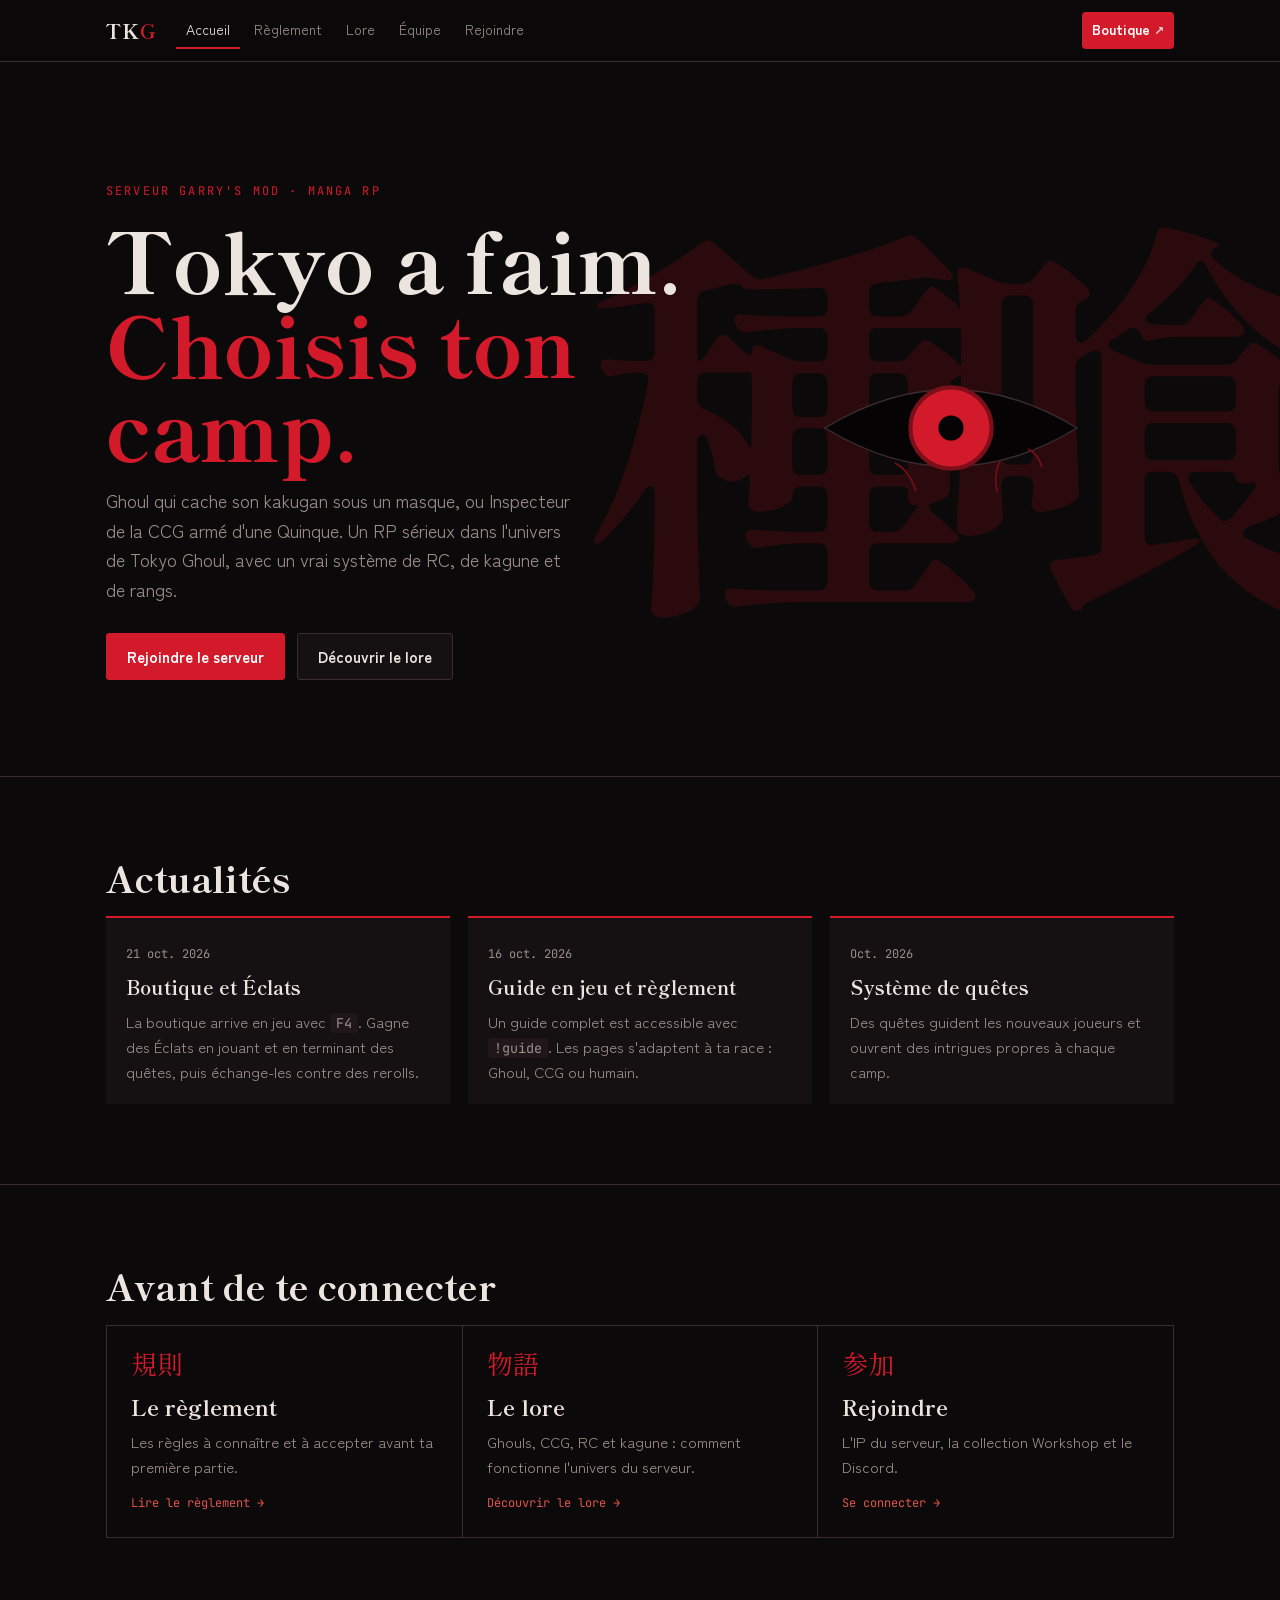
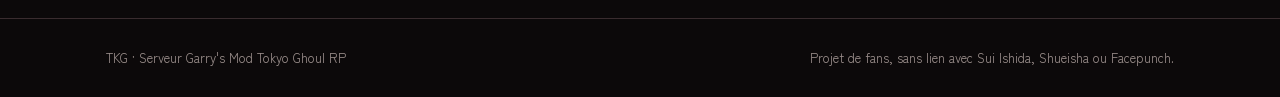
==== commit ea75e6af: "Remplace goule/goules par Ghoul/Ghouls Co-Authored-By: Claude Opus 5.5 <noreply@anthropic.com> Claud" ====
--- a/index.html
+++ b/index.html
@@ -35,7 +35,7 @@
     <div>
       <div class="eyebrow">Serveur Garry's Mod · Manga RP</div>
       <h1>Tokyo a faim.<br><em>Choisis ton camp.</em></h1>
-      <p class="lead">Goule qui cache son kakugan sous un masque, ou Inspecteur de la CCG armé d'une Quinque. Un RP sérieux dans l'univers de Tokyo Ghoul, avec un vrai système de RC, de kagune et de rangs.</p>
+      <p class="lead">Ghoul qui cache son kakugan sous un masque, ou Inspecteur de la CCG armé d'une Quinque. Un RP sérieux dans l'univers de Tokyo Ghoul, avec un vrai système de RC, de kagune et de rangs.</p>
       <div class="cta">
         <a class="btn red" href="rejoindre.html">Rejoindre le serveur</a>
         <a class="btn" href="lore.html">Découvrir le lore</a>
@@ -67,7 +67,7 @@
       <article>
         <time datetime="2026-10-16">16 oct. 2026</time>
         <h3>Guide en jeu et règlement</h3>
-        <p>Un guide complet est accessible avec <code>!guide</code>. Les pages s'adaptent à ta race : Goule, CCG ou humain.</p>
+        <p>Un guide complet est accessible avec <code>!guide</code>. Les pages s'adaptent à ta race : Ghoul, CCG ou humain.</p>
       </article>
       <article>
         <time datetime="2026-10-10">Oct. 2026</time>
@@ -83,7 +83,7 @@
     <h2>Avant de te connecter</h2>
     <div class="paths">
       <a href="reglement.html"><span class="jp">規則</span><h3>Le règlement</h3><p>Les règles à connaître et à accepter avant ta première partie.</p><span class="go">Lire le règlement →</span></a>
-      <a href="lore.html"><span class="jp">物語</span><h3>Le lore</h3><p>Goules, CCG, RC et kagune : comment fonctionne l'univers du serveur.</p><span class="go">Découvrir le lore →</span></a>
+      <a href="lore.html"><span class="jp">物語</span><h3>Le lore</h3><p>Ghouls, CCG, RC et kagune : comment fonctionne l'univers du serveur.</p><span class="go">Découvrir le lore →</span></a>
       <a href="rejoindre.html"><span class="jp">参加</span><h3>Rejoindre</h3><p>L'IP du serveur, la collection Workshop et le Discord.</p><span class="go">Se connecter →</span></a>
     </div>
   </div>
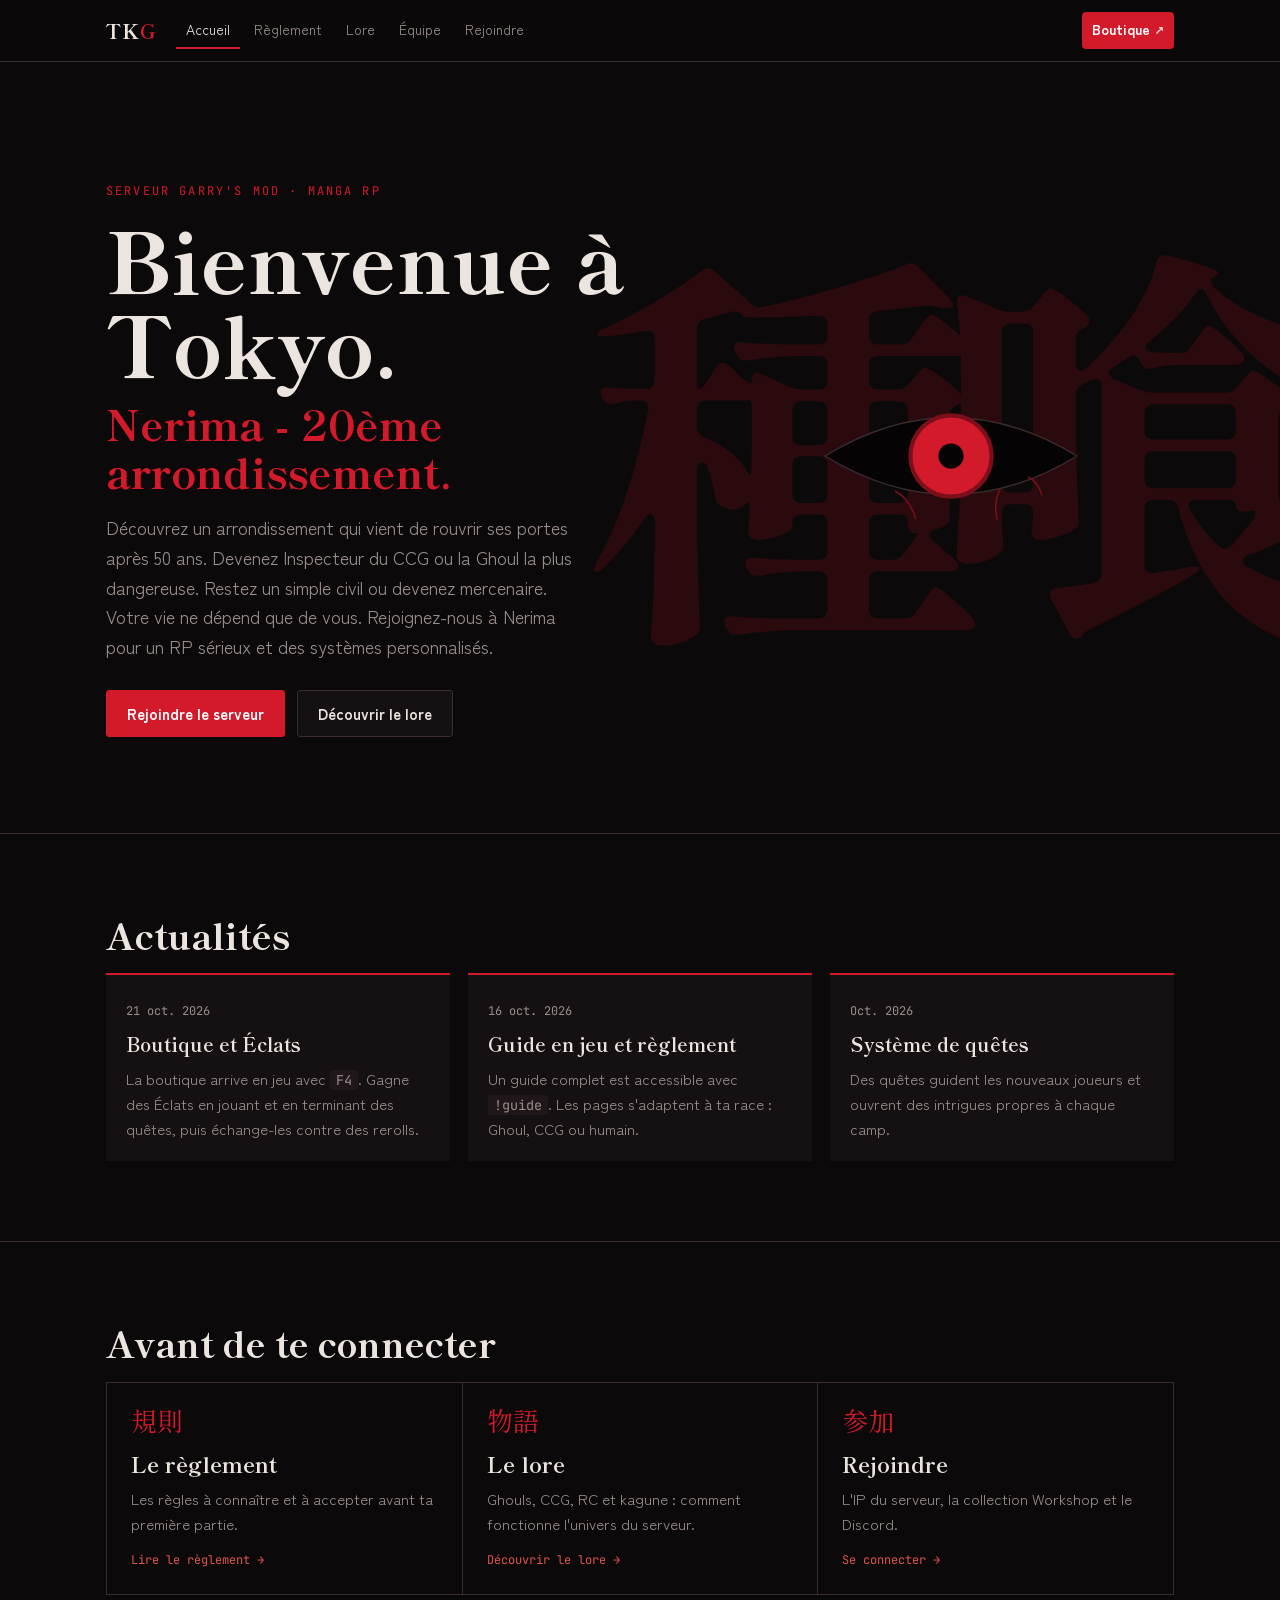
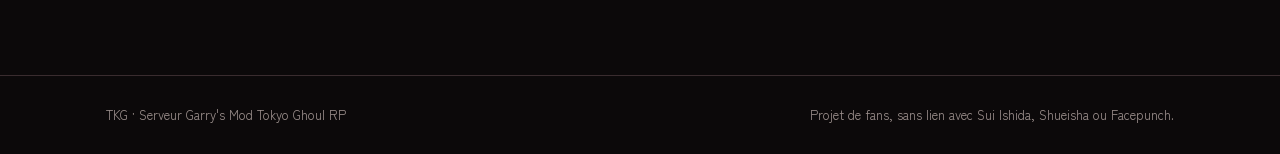
==== commit 6aba3efe: "Accueil : nouveau titre et texte (Nerima) Co-Authored-By: Claude Opus 5.5 <noreply@anthropic.com> Cl" ====
--- a/index.html
+++ b/index.html
@@ -34,8 +34,8 @@
   <div class="wrap">
     <div>
       <div class="eyebrow">Serveur Garry's Mod · Manga RP</div>
-      <h1>Tokyo a faim.<br><em>Choisis ton camp.</em></h1>
-      <p class="lead">Ghoul qui cache son kakugan sous un masque, ou Inspecteur de la CCG armé d'une Quinque. Un RP sérieux dans l'univers de Tokyo Ghoul, avec un vrai système de RC, de kagune et de rangs.</p>
+      <h1>Bienvenue à Tokyo.<br><em class="sub">Nerima - 20ème arrondissement.</em></h1>
+      <p class="lead">Découvrez un arrondissement qui vient de rouvrir ses portes après 50 ans. Devenez Inspecteur du CCG ou la Ghoul la plus dangereuse. Restez un simple civil ou devenez mercenaire. Votre vie ne dépend que de vous. Rejoignez-nous à Nerima pour un RP sérieux et des systèmes personnalisés.</p>
       <div class="cta">
         <a class="btn red" href="rejoindre.html">Rejoindre le serveur</a>
         <a class="btn" href="lore.html">Découvrir le lore</a>
--- a/style.css
+++ b/style.css
@@ -121,7 +121,15 @@
 .note{margin-top:18px;font-size:15px;color:var(--ash);max-width:70ch}
 
 /* ÉQUIPE */
-.staff{display:grid;grid-template-columns:repeat(4,1fr);gap:18px}
+.founders{display:grid;grid-template-columns:1fr 1fr;gap:18px}
+.member.founder{display:flex;gap:20px;align-items:center;padding:24px;background:var(--ink-2);border-top:2px solid var(--blood)}
+.member.founder > div{min-width:0}
+.member.founder .avatar{width:96px;height:96px;margin:0;flex:none}
+.member.founder h3{font-size:24px}
+.member.founder p{font-size:15px}
+img.avatar{object-fit:cover;border:2px solid var(--blood-dim);background:var(--ink-3)}
+.staff-title{margin-top:48px}
+.staff{display:grid;grid-template-columns:repeat(3,1fr);gap:18px}
 .member{padding:20px;border:1px solid var(--line);min-width:0}
 .avatar{width:52px;height:52px;border-radius:50%;display:grid;place-items:center;font-family:var(--f-display);font-weight:800;font-size:22px;background:var(--ink-3);color:var(--blood);margin-bottom:12px}
 .member .role{font-family:var(--f-mono);font-size:11px;letter-spacing:.1em;text-transform:uppercase;color:var(--ash)}
@@ -144,7 +152,7 @@
 @media (max-width:900px){
   .hero .wrap,.rules,.lore-intro,.camps,.join{grid-template-columns:1fr}
   .eye{display:none}
-  .news,.paths{grid-template-columns:1fr}
+  .news,.paths,.founders{grid-template-columns:1fr}
   .kagune,.staff{grid-template-columns:1fr 1fr}
 }
 @media (max-width:520px){
@@ -152,3 +160,11 @@
   details .body{padding-left:0}
   .brand{font-size:18px}
 }
+
+/* COMING SOON */
+.soon{position:relative;overflow:hidden;display:grid;place-items:center;text-align:center;min-height:62vh;padding-block:80px}
+.soon .wrap{position:relative;display:flex;flex-direction:column;align-items:center;gap:6px}
+.soon-jp{font-family:var(--f-display);font-weight:800;font-size:clamp(120px,24vw,260px);line-height:1;color:var(--blood-dim);opacity:.35;user-select:none;margin-bottom:-.35em}
+.soon h1{margin:6px 0 0;position:relative}
+.soon h1::after{content:"";display:block;width:56px;height:2px;background:var(--blood);margin:22px auto 0}
+h1 .sub{display:block;font-size:.5em;line-height:1.15;margin-top:.35em}
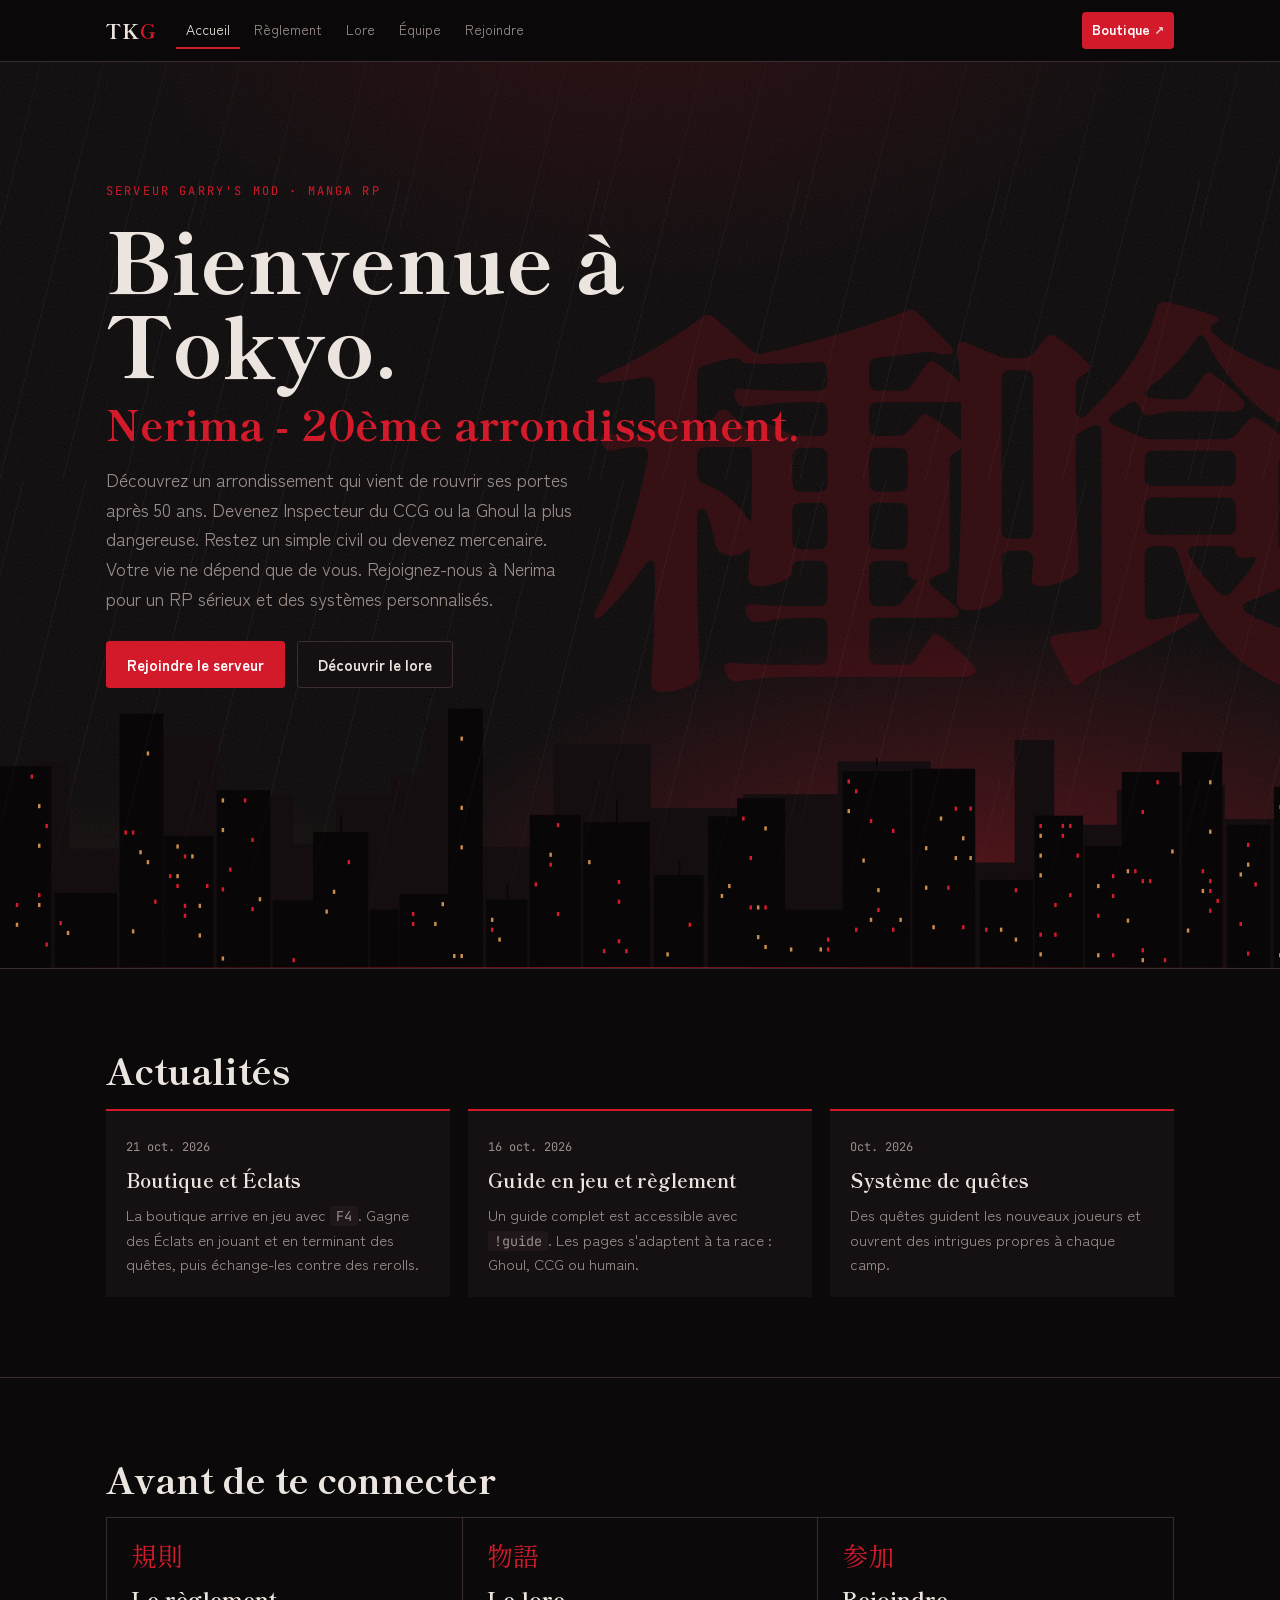
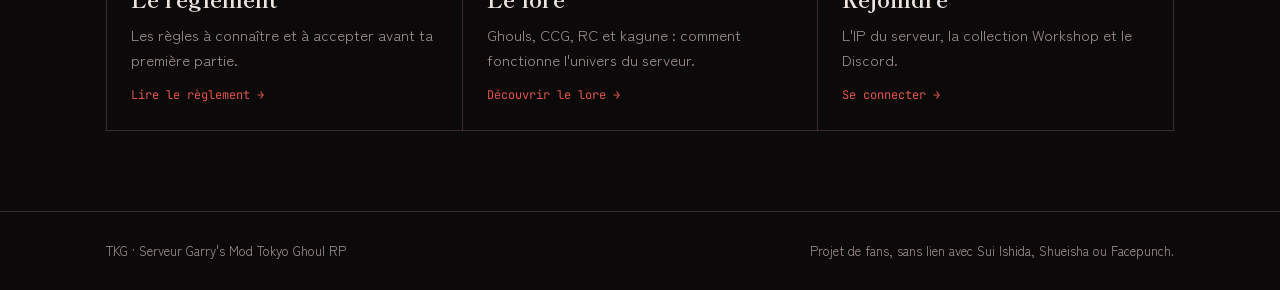
==== commit a32f438d: "Accueil : œil retiré, fond Nerima de nuit (immeubles, pluie, lueur rouge) Co-Authored-By: Claude Opu" ====
--- a/index.html
+++ b/index.html
@@ -30,7 +30,13 @@
 </nav>
 <main>
 <header class="hero">
-  <div class="kanji" aria-hidden="true">喰種</div>
+  <div class="backdrop" aria-hidden="true">
+    <div class="glow"></div>
+    <div class="kanji">喰種</div>
+    <svg class="skyline" viewBox="0 0 1600 340" preserveAspectRatio="xMidYMax slice" aria-hidden="true"><g class="far"><rect x="0" y="217" width="63" height="123"/><rect x="63" y="90" width="44" height="250"/><rect x="107" y="195" width="84" height="145"/><rect x="191" y="58" width="96" height="282"/><rect x="287" y="129" width="92" height="211"/><rect x="379" y="189" width="52" height="151"/><rect x="431" y="129" width="67" height="211"/><rect x="498" y="106" width="41" height="234"/><rect x="539" y="40" width="67" height="300"/><rect x="606" y="193" width="89" height="147"/><rect x="695" y="68" width="118" height="272"/><rect x="813" y="146" width="112" height="194"/><rect x="925" y="129" width="115" height="211"/><rect x="1040" y="89" width="113" height="251"/><rect x="1153" y="212" width="102" height="128"/><rect x="1255" y="63" width="48" height="277"/><rect x="1303" y="166" width="76" height="174"/><rect x="1379" y="124" width="54" height="216"/><rect x="1433" y="118" width="77" height="222"/><rect x="1510" y="159" width="89" height="181"/><rect x="1599" y="69" width="60" height="271"/></g><g class="near"><rect x="0" y="95" width="85" height="245"/><rect x="89" y="249" width="76" height="91"/><rect x="168" y="31" width="53" height="309"/><rect x="222" y="180" width="60" height="160"/><rect x="286" y="124" width="65" height="216"/><rect x="354" y="258" width="49" height="82"/><rect x="403" y="175" width="67" height="165"/><rect x="436" y="154" width="2" height="40"/><rect x="472" y="269" width="35" height="71"/><rect x="508" y="250" width="59" height="90"/><rect x="567" y="25" width="42" height="315"/><rect x="613" y="257" width="50" height="83"/><rect x="638" y="238" width="2" height="40"/><rect x="666" y="154" width="62" height="186"/><rect x="731" y="163" width="81" height="177"/><rect x="771" y="135" width="2" height="40"/><rect x="817" y="227" width="60" height="113"/><rect x="847" y="209" width="2" height="40"/><rect x="883" y="156" width="35" height="184"/><rect x="918" y="134" width="58" height="206"/><rect x="976" y="269" width="70" height="71"/><rect x="1046" y="101" width="82" height="239"/><rect x="1087" y="85" width="2" height="40"/><rect x="1131" y="98" width="76" height="242"/><rect x="1213" y="233" width="64" height="107"/><rect x="1279" y="155" width="59" height="185"/><rect x="1340" y="192" width="45" height="148"/><rect x="1385" y="102" width="70" height="238"/><rect x="1458" y="78" width="49" height="262"/><rect x="1513" y="166" width="52" height="174"/><rect x="1570" y="120" width="85" height="220"/></g><g class="wins"><rect x="60" y="105" width="3" height="5" fill="var(--sky-red)"/><rect x="69" y="141" width="3" height="5" fill="var(--sky-amber)"/><rect x="78" y="165" width="3" height="5" fill="var(--sky-red)"/><rect x="69" y="189" width="3" height="5" fill="var(--sky-amber)"/><rect x="6" y="249" width="3" height="5" fill="var(--sky-red)"/><rect x="69" y="249" width="3" height="5" fill="var(--sky-red)"/><rect x="6" y="261" width="3" height="5" fill="var(--sky-amber)"/><rect x="15" y="261" width="3" height="5" fill="var(--sky-amber)"/><rect x="42" y="261" width="3" height="5" fill="var(--sky-red)"/><rect x="69" y="261" width="3" height="5" fill="var(--sky-amber)"/><rect x="42" y="285" width="3" height="5" fill="var(--sky-amber)"/><rect x="78" y="309" width="3" height="5" fill="var(--sky-red)"/><rect x="95" y="283" width="3" height="5" fill="var(--sky-red)"/><rect x="104" y="295" width="3" height="5" fill="var(--sky-amber)"/><rect x="201" y="77" width="3" height="5" fill="var(--sky-amber)"/><rect x="174" y="173" width="3" height="5" fill="var(--sky-red)"/><rect x="183" y="173" width="3" height="5" fill="var(--sky-red)"/><rect x="192" y="197" width="3" height="5" fill="var(--sky-amber)"/><rect x="201" y="209" width="3" height="5" fill="var(--sky-amber)"/><rect x="210" y="257" width="3" height="5" fill="var(--sky-red)"/><rect x="183" y="293" width="3" height="5" fill="var(--sky-amber)"/><rect x="237" y="190" width="3" height="5" fill="var(--sky-amber)"/><rect x="246" y="202" width="3" height="5" fill="var(--sky-red)"/><rect x="255" y="202" width="3" height="5" fill="var(--sky-amber)"/><rect x="228" y="226" width="3" height="5" fill="var(--sky-red)"/><rect x="237" y="226" width="3" height="5" fill="var(--sky-amber)"/><rect x="237" y="238" width="3" height="5" fill="var(--sky-red)"/><rect x="273" y="238" width="3" height="5" fill="var(--sky-red)"/><rect x="246" y="262" width="3" height="5" fill="var(--sky-red)"/><rect x="264" y="262" width="3" height="5" fill="var(--sky-amber)"/><rect x="246" y="274" width="3" height="5" fill="var(--sky-red)"/><rect x="264" y="298" width="3" height="5" fill="var(--sky-amber)"/><rect x="292" y="134" width="3" height="5" fill="var(--sky-amber)"/><rect x="319" y="134" width="3" height="5" fill="var(--sky-red)"/><rect x="292" y="170" width="3" height="5" fill="var(--sky-amber)"/><rect x="328" y="182" width="3" height="5" fill="var(--sky-red)"/><rect x="301" y="218" width="3" height="5" fill="var(--sky-red)"/><rect x="292" y="242" width="3" height="5" fill="var(--sky-red)"/><rect x="337" y="254" width="3" height="5" fill="var(--sky-amber)"/><rect x="328" y="266" width="3" height="5" fill="var(--sky-red)"/><rect x="292" y="326" width="3" height="5" fill="var(--sky-amber)"/><rect x="378" y="328" width="3" height="5" fill="var(--sky-red)"/><rect x="445" y="209" width="3" height="5" fill="var(--sky-red)"/><rect x="427" y="245" width="3" height="5" fill="var(--sky-amber)"/><rect x="418" y="269" width="3" height="5" fill="var(--sky-amber)"/><rect x="559" y="260" width="3" height="5" fill="var(--sky-amber)"/><rect x="523" y="272" width="3" height="5" fill="var(--sky-red)"/><rect x="523" y="284" width="3" height="5" fill="var(--sky-red)"/><rect x="550" y="284" width="3" height="5" fill="var(--sky-amber)"/><rect x="582" y="59" width="3" height="5" fill="var(--sky-amber)"/><rect x="582" y="143" width="3" height="5" fill="var(--sky-amber)"/><rect x="582" y="191" width="3" height="5" fill="var(--sky-amber)"/><rect x="573" y="323" width="3" height="5" fill="var(--sky-amber)"/><rect x="582" y="323" width="3" height="5" fill="var(--sky-amber)"/><rect x="619" y="279" width="3" height="5" fill="var(--sky-amber)"/><rect x="619" y="291" width="3" height="5" fill="var(--sky-red)"/><rect x="628" y="303" width="3" height="5" fill="var(--sky-amber)"/><rect x="699" y="164" width="3" height="5" fill="var(--sky-red)"/><rect x="690" y="200" width="3" height="5" fill="var(--sky-amber)"/><rect x="690" y="212" width="3" height="5" fill="var(--sky-red)"/><rect x="672" y="236" width="3" height="5" fill="var(--sky-red)"/><rect x="699" y="272" width="3" height="5" fill="var(--sky-red)"/><rect x="737" y="209" width="3" height="5" fill="var(--sky-amber)"/><rect x="773" y="233" width="3" height="5" fill="var(--sky-red)"/><rect x="773" y="257" width="3" height="5" fill="var(--sky-red)"/><rect x="773" y="305" width="3" height="5" fill="var(--sky-red)"/><rect x="755" y="317" width="3" height="5" fill="var(--sky-red)"/><rect x="782" y="317" width="3" height="5" fill="var(--sky-red)"/><rect x="859" y="285" width="3" height="5" fill="var(--sky-red)"/><rect x="832" y="321" width="3" height="5" fill="var(--sky-amber)"/><rect x="907" y="238" width="3" height="5" fill="var(--sky-amber)"/><rect x="898" y="250" width="3" height="5" fill="var(--sky-amber)"/><rect x="924" y="156" width="3" height="5" fill="var(--sky-red)"/><rect x="951" y="168" width="3" height="5" fill="var(--sky-amber)"/><rect x="933" y="204" width="3" height="5" fill="var(--sky-red)"/><rect x="933" y="264" width="3" height="5" fill="var(--sky-red)"/><rect x="942" y="264" width="3" height="5" fill="var(--sky-amber)"/><rect x="951" y="264" width="3" height="5" fill="var(--sky-red)"/><rect x="942" y="300" width="3" height="5" fill="var(--sky-amber)"/><rect x="951" y="312" width="3" height="5" fill="var(--sky-amber)"/><rect x="1027" y="303" width="3" height="5" fill="var(--sky-red)"/><rect x="982" y="315" width="3" height="5" fill="var(--sky-amber)"/><rect x="1018" y="315" width="3" height="5" fill="var(--sky-amber)"/><rect x="1027" y="315" width="3" height="5" fill="var(--sky-red)"/><rect x="1052" y="111" width="3" height="5" fill="var(--sky-red)"/><rect x="1061" y="123" width="3" height="5" fill="var(--sky-red)"/><rect x="1052" y="147" width="3" height="5" fill="var(--sky-amber)"/><rect x="1079" y="159" width="3" height="5" fill="var(--sky-red)"/><rect x="1106" y="171" width="3" height="5" fill="var(--sky-red)"/><rect x="1070" y="207" width="3" height="5" fill="var(--sky-amber)"/><rect x="1088" y="243" width="3" height="5" fill="var(--sky-amber)"/><rect x="1088" y="267" width="3" height="5" fill="var(--sky-red)"/><rect x="1079" y="279" width="3" height="5" fill="var(--sky-amber)"/><rect x="1115" y="279" width="3" height="5" fill="var(--sky-amber)"/><rect x="1061" y="291" width="3" height="5" fill="var(--sky-red)"/><rect x="1106" y="291" width="3" height="5" fill="var(--sky-red)"/><rect x="1182" y="144" width="3" height="5" fill="var(--sky-red)"/><rect x="1200" y="144" width="3" height="5" fill="var(--sky-red)"/><rect x="1164" y="156" width="3" height="5" fill="var(--sky-amber)"/><rect x="1191" y="180" width="3" height="5" fill="var(--sky-amber)"/><rect x="1146" y="192" width="3" height="5" fill="var(--sky-amber)"/><rect x="1182" y="204" width="3" height="5" fill="var(--sky-amber)"/><rect x="1200" y="204" width="3" height="5" fill="var(--sky-amber)"/><rect x="1146" y="240" width="3" height="5" fill="var(--sky-amber)"/><rect x="1173" y="240" width="3" height="5" fill="var(--sky-red)"/><rect x="1155" y="288" width="3" height="5" fill="var(--sky-amber)"/><rect x="1191" y="288" width="3" height="5" fill="var(--sky-red)"/><rect x="1255" y="243" width="3" height="5" fill="var(--sky-red)"/><rect x="1219" y="291" width="3" height="5" fill="var(--sky-red)"/><rect x="1237" y="291" width="3" height="5" fill="var(--sky-amber)"/><rect x="1255" y="303" width="3" height="5" fill="var(--sky-amber)"/><rect x="1285" y="165" width="3" height="5" fill="var(--sky-red)"/><rect x="1312" y="165" width="3" height="5" fill="var(--sky-red)"/><rect x="1321" y="165" width="3" height="5" fill="var(--sky-red)"/><rect x="1285" y="177" width="3" height="5" fill="var(--sky-amber)"/><rect x="1312" y="177" width="3" height="5" fill="var(--sky-red)"/><rect x="1285" y="201" width="3" height="5" fill="var(--sky-amber)"/><rect x="1330" y="201" width="3" height="5" fill="var(--sky-red)"/><rect x="1285" y="225" width="3" height="5" fill="var(--sky-amber)"/><rect x="1321" y="249" width="3" height="5" fill="var(--sky-red)"/><rect x="1303" y="261" width="3" height="5" fill="var(--sky-red)"/><rect x="1285" y="297" width="3" height="5" fill="var(--sky-red)"/><rect x="1303" y="297" width="3" height="5" fill="var(--sky-red)"/><rect x="1285" y="321" width="3" height="5" fill="var(--sky-amber)"/><rect x="1373" y="226" width="3" height="5" fill="var(--sky-red)"/><rect x="1355" y="238" width="3" height="5" fill="var(--sky-amber)"/><rect x="1373" y="250" width="3" height="5" fill="var(--sky-red)"/><rect x="1355" y="274" width="3" height="5" fill="var(--sky-red)"/><rect x="1355" y="322" width="3" height="5" fill="var(--sky-amber)"/><rect x="1373" y="322" width="3" height="5" fill="var(--sky-red)"/><rect x="1427" y="112" width="3" height="5" fill="var(--sky-red)"/><rect x="1409" y="148" width="3" height="5" fill="var(--sky-red)"/><rect x="1445" y="196" width="3" height="5" fill="var(--sky-amber)"/><rect x="1391" y="220" width="3" height="5" fill="var(--sky-amber)"/><rect x="1400" y="220" width="3" height="5" fill="var(--sky-red)"/><rect x="1409" y="232" width="3" height="5" fill="var(--sky-red)"/><rect x="1418" y="232" width="3" height="5" fill="var(--sky-red)"/><rect x="1391" y="280" width="3" height="5" fill="var(--sky-amber)"/><rect x="1409" y="316" width="3" height="5" fill="var(--sky-red)"/><rect x="1409" y="328" width="3" height="5" fill="var(--sky-amber)"/><rect x="1436" y="328" width="3" height="5" fill="var(--sky-red)"/><rect x="1491" y="112" width="3" height="5" fill="var(--sky-amber)"/><rect x="1491" y="172" width="3" height="5" fill="var(--sky-amber)"/><rect x="1482" y="220" width="3" height="5" fill="var(--sky-red)"/><rect x="1491" y="232" width="3" height="5" fill="var(--sky-red)"/><rect x="1482" y="244" width="3" height="5" fill="var(--sky-amber)"/><rect x="1491" y="244" width="3" height="5" fill="var(--sky-red)"/><rect x="1500" y="256" width="3" height="5" fill="var(--sky-red)"/><rect x="1491" y="268" width="3" height="5" fill="var(--sky-red)"/><rect x="1464" y="292" width="3" height="5" fill="var(--sky-amber)"/><rect x="1537" y="188" width="3" height="5" fill="var(--sky-red)"/><rect x="1537" y="212" width="3" height="5" fill="var(--sky-amber)"/><rect x="1528" y="224" width="3" height="5" fill="var(--sky-amber)"/><rect x="1546" y="236" width="3" height="5" fill="var(--sky-red)"/><rect x="1528" y="284" width="3" height="5" fill="var(--sky-red)"/><rect x="1537" y="320" width="3" height="5" fill="var(--sky-red)"/><rect x="1576" y="142" width="3" height="5" fill="var(--sky-red)"/><rect x="1639" y="142" width="3" height="5" fill="var(--sky-red)"/><rect x="1621" y="178" width="3" height="5" fill="var(--sky-red)"/><rect x="1612" y="190" width="3" height="5" fill="var(--sky-red)"/><rect x="1621" y="214" width="3" height="5" fill="var(--sky-amber)"/><rect x="1594" y="274" width="3" height="5" fill="var(--sky-red)"/><rect x="1630" y="274" width="3" height="5" fill="var(--sky-red)"/><rect x="1585" y="286" width="3" height="5" fill="var(--sky-amber)"/><rect x="1621" y="310" width="3" height="5" fill="var(--sky-red)"/><rect x="1576" y="322" width="3" height="5" fill="var(--sky-amber)"/></g></svg>
+    <div class="rain"></div>
+    <div class="grain"></div>
+  </div>
   <div class="wrap">
     <div>
       <div class="eyebrow">Serveur Garry's Mod · Manga RP</div>
@@ -40,17 +46,6 @@
         <a class="btn red" href="rejoindre.html">Rejoindre le serveur</a>
         <a class="btn" href="lore.html">Découvrir le lore</a>
       </div>
-    </div>
-    <div class="eye" aria-hidden="true">
-      <svg viewBox="0 0 400 200">
-        <path d="M20 100 Q200 -10 380 100 Q200 210 20 100Z" fill="#050304" stroke="#3a2c2f" stroke-width="2"/>
-        <g class="pupil">
-          <circle cx="200" cy="100" r="58" fill="#d21a2b"/>
-          <circle cx="200" cy="100" r="58" fill="none" stroke="#7d0f1a" stroke-width="6"/>
-          <circle cx="200" cy="100" r="18" fill="#050304"/>
-        </g>
-        <path d="M120 150 q20 10 30 40 M270 148 q-10 18 -4 44 M310 130 q14 6 20 26" stroke="#7d0f1a" stroke-width="2" fill="none"/>
-      </svg>
     </div>
   </div>
 </header>
--- a/style.css
+++ b/style.css
@@ -168,3 +168,24 @@
 .soon h1{margin:6px 0 0;position:relative}
 .soon h1::after{content:"";display:block;width:56px;height:2px;background:var(--blood);margin:22px auto 0}
 h1 .sub{display:block;font-size:.5em;line-height:1.15;margin-top:.35em}
+
+/* ACCUEIL — fond : Nerima de nuit (lueur, kanji, immeubles, pluie, grain) */
+:root{--sky-red:#d21a2b;--sky-amber:#c98a4a;--sky-far:#140d0f;--sky-near:#070505}
+.hero{background:var(--ink);isolation:isolate}
+.hero .wrap{grid-template-columns:minmax(0,1fr);padding-bottom:clamp(170px,24vw,280px)}
+.hero .wrap > div{max-width:720px}
+.backdrop{position:absolute;inset:0;z-index:-1;pointer-events:none;overflow:hidden}
+.glow{position:absolute;inset:0;background:
+  radial-gradient(70% 55% at 78% 100%,rgba(210,26,43,.42),transparent 70%),
+  radial-gradient(40% 35% at 15% 105%,rgba(201,138,74,.14),transparent 70%),
+  radial-gradient(60% 50% at 50% -10%,rgba(125,15,26,.25),transparent 70%)}
+.backdrop .kanji{opacity:.3}
+.skyline{position:absolute;left:0;right:0;bottom:0;width:100%;height:min(36%,280px)}
+.skyline .far{fill:var(--sky-far)}
+.skyline .near{fill:var(--sky-near)}
+.skyline .wins{animation:flicker 7s steps(1) infinite}
+@keyframes flicker{0%,100%{opacity:.95}46%{opacity:.75}48%{opacity:.95}83%{opacity:.85}}
+.rain{position:absolute;inset:-20% 0 0;background:repeating-linear-gradient(104deg,transparent 0 22px,rgba(236,228,222,.045) 22px 23px,transparent 23px 61px);background-size:200px 600px;animation:rain 1.1s linear infinite;mask-image:linear-gradient(transparent,#000 30%,#000 80%,transparent)}
+@keyframes rain{to{background-position:-40px 600px}}
+.grain{position:absolute;inset:0;opacity:.09;mix-blend-mode:overlay;background-image:url("data:image/svg+xml,%3Csvg xmlns='http://www.w3.org/2000/svg' width='160' height='160'%3E%3Cfilter id='n'%3E%3CfeTurbulence type='fractalNoise' baseFrequency='.9' numOctaves='2' stitchTiles='stitch'/%3E%3C/filter%3E%3Crect width='100%25' height='100%25' filter='url(%23n)'/%3E%3C/svg%3E")}
+.hero::after{content:"";position:absolute;left:0;right:0;bottom:0;height:1px;background:linear-gradient(90deg,transparent,var(--blood),transparent);opacity:.6}
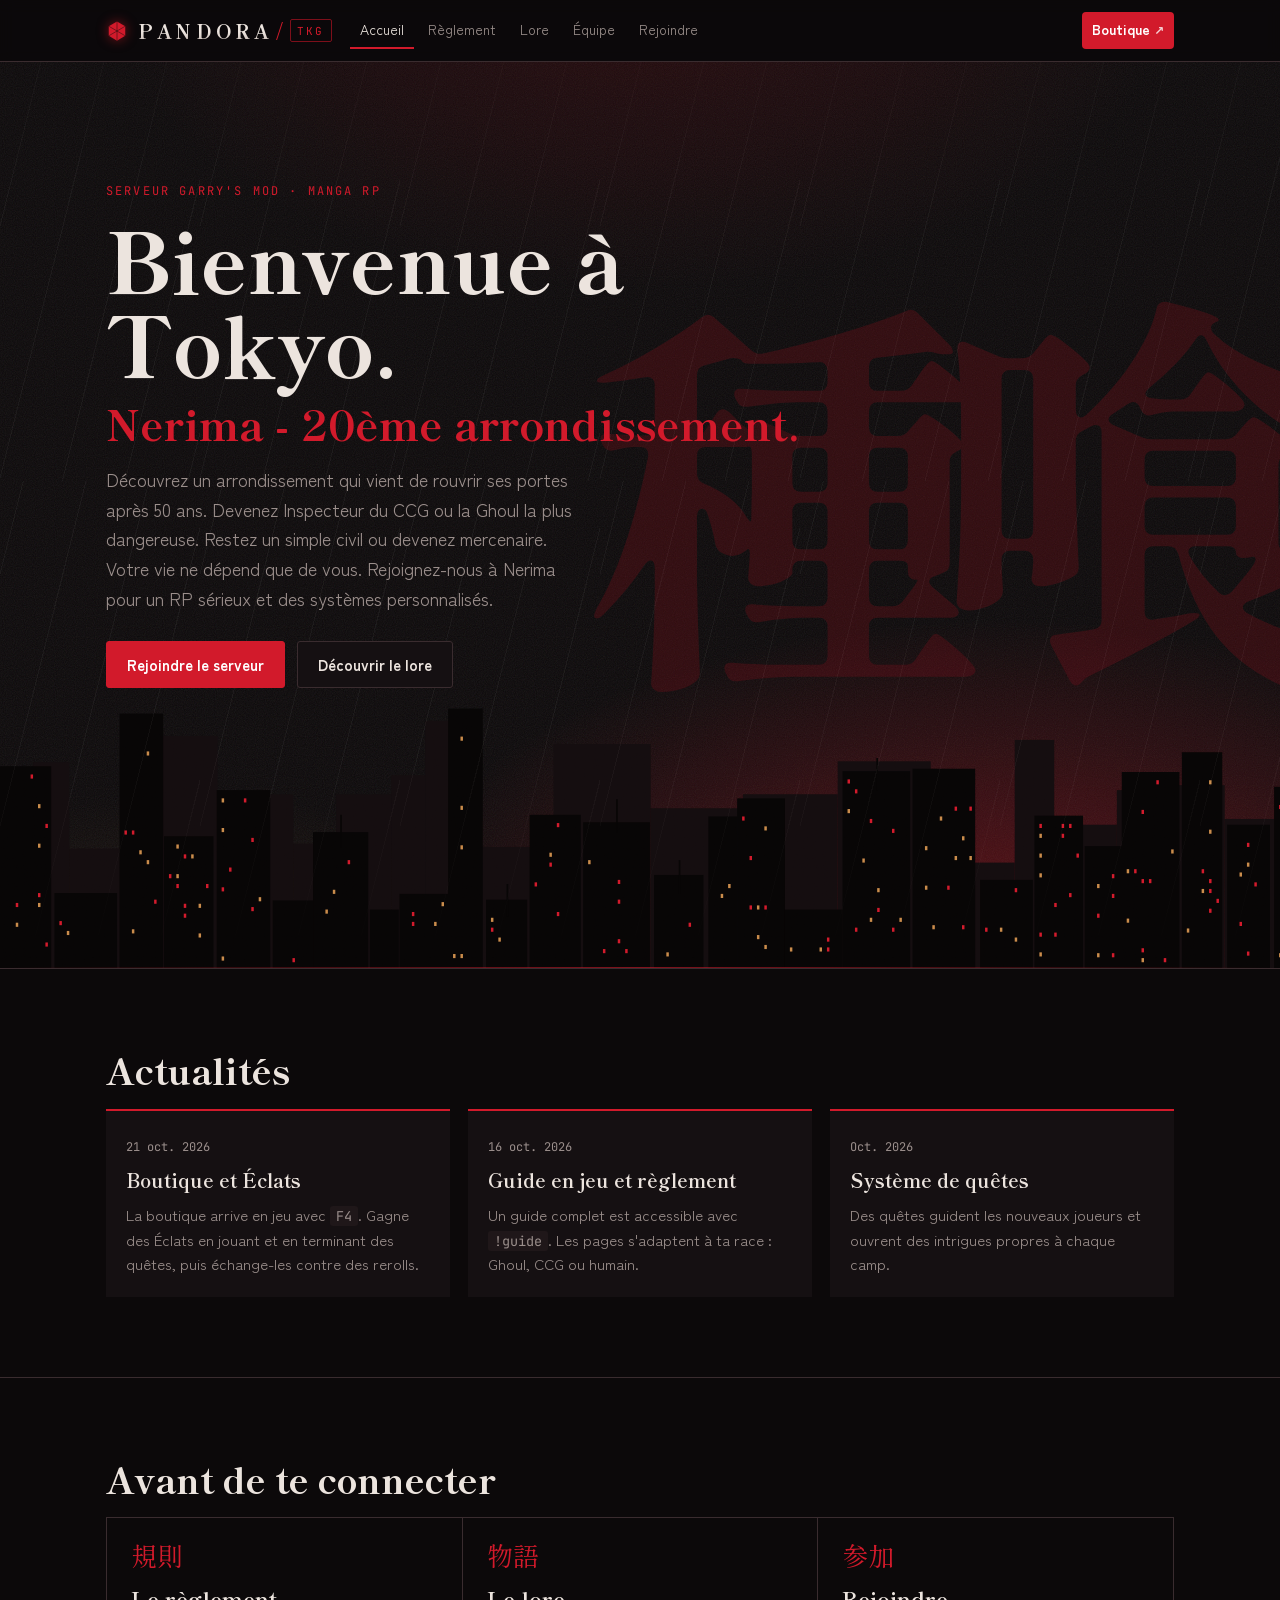
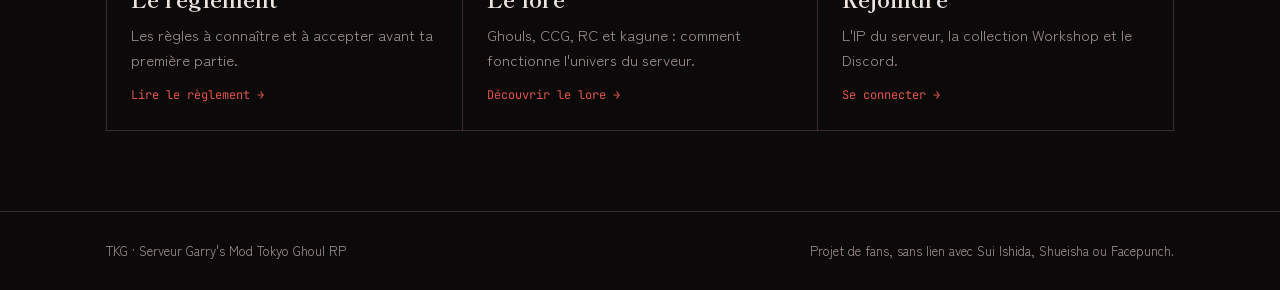
==== commit 1b9213d1: "Logo PANDORA / TKG avec gemme hexagonale Co-Authored-By: Claude Opus 5.5 <noreply@anthropic.com> Cla" ====
--- a/index.html
+++ b/index.html
@@ -17,7 +17,7 @@
 <body>
 <nav>
   <div class="wrap">
-    <a class="brand" href="index.html">TK<b>G</b></a>
+    <a class="brand" href="index.html" aria-label="Pandora - TKG, accueil"><svg class="mark" viewBox="0 0 24 24" aria-hidden="true"><path d="M12 1.5 21 6.75v10.5L12 22.5 3 17.25V6.75Z"/><path class="cut" d="M12 1.5v21M3 6.75l18 10.5M21 6.75 3 17.25"/></svg><span class="name">PANDORA</span><span class="sep" aria-hidden="true"></span><span class="tag">TKG</span></a>
     <div class="links">
       <a href="index.html" aria-current="page">Accueil</a>
       <a href="reglement.html">Règlement</a>
--- a/style.css
+++ b/style.css
@@ -23,8 +23,14 @@
 /* NAVIGATION */
 nav{position:sticky;top:env(safe-area-inset-top,0px);z-index:9;background:color-mix(in srgb,var(--ink) 90%,transparent);backdrop-filter:blur(8px);border-bottom:1px solid var(--line)}
 nav .wrap{display:flex;align-items:center;gap:20px;padding-block:12px}
-.brand{font-family:var(--f-display);font-weight:800;font-size:20px;letter-spacing:.04em;color:var(--bone);text-decoration:none;white-space:nowrap}
-.brand b{color:var(--blood)}
+.brand{display:inline-flex;align-items:center;gap:10px;color:var(--bone);text-decoration:none;white-space:nowrap;flex:none}
+.brand .mark{width:22px;height:22px;filter:drop-shadow(0 0 6px rgba(210,26,43,.55));transition:transform .4s}
+.brand .mark path{fill:var(--blood)}
+.brand .mark .cut{fill:none;stroke:var(--ink);stroke-width:.9;opacity:.55}
+.brand:hover .mark{transform:rotate(60deg)}
+.brand .name{font-family:var(--f-display);font-weight:800;font-size:19px;letter-spacing:.22em;margin-right:-.22em;background:linear-gradient(180deg,var(--bone) 55%,#b9aaa4);-webkit-background-clip:text;background-clip:text;color:transparent}
+.brand .sep{width:1px;height:18px;background:var(--blood);transform:skewX(-18deg)}
+.brand .tag{font-family:var(--f-mono);font-size:11px;letter-spacing:.2em;margin-right:-.2em;color:var(--blood);border:1px solid var(--blood-dim);padding:2px 6px 1px;border-radius:2px}
 .links{display:flex;gap:4px;overflow-x:auto;scrollbar-width:none;min-width:0;flex:1}
 .links::-webkit-scrollbar{display:none}
 .links a{color:var(--ash);text-decoration:none;font-size:14px;padding:6px 10px;border-radius:4px;white-space:nowrap;border-bottom:2px solid transparent}
@@ -158,7 +164,10 @@
 @media (max-width:520px){
   .kagune,.staff{grid-template-columns:1fr}
   details .body{padding-left:0}
-  .brand{font-size:18px}
+  .brand{gap:7px}
+  .brand .name{font-size:15px;letter-spacing:.14em;margin-right:-.14em}
+  .brand .mark{width:18px;height:18px}
+  .brand .tag{font-size:10px;padding:1px 4px}
 }
 
 /* COMING SOON */
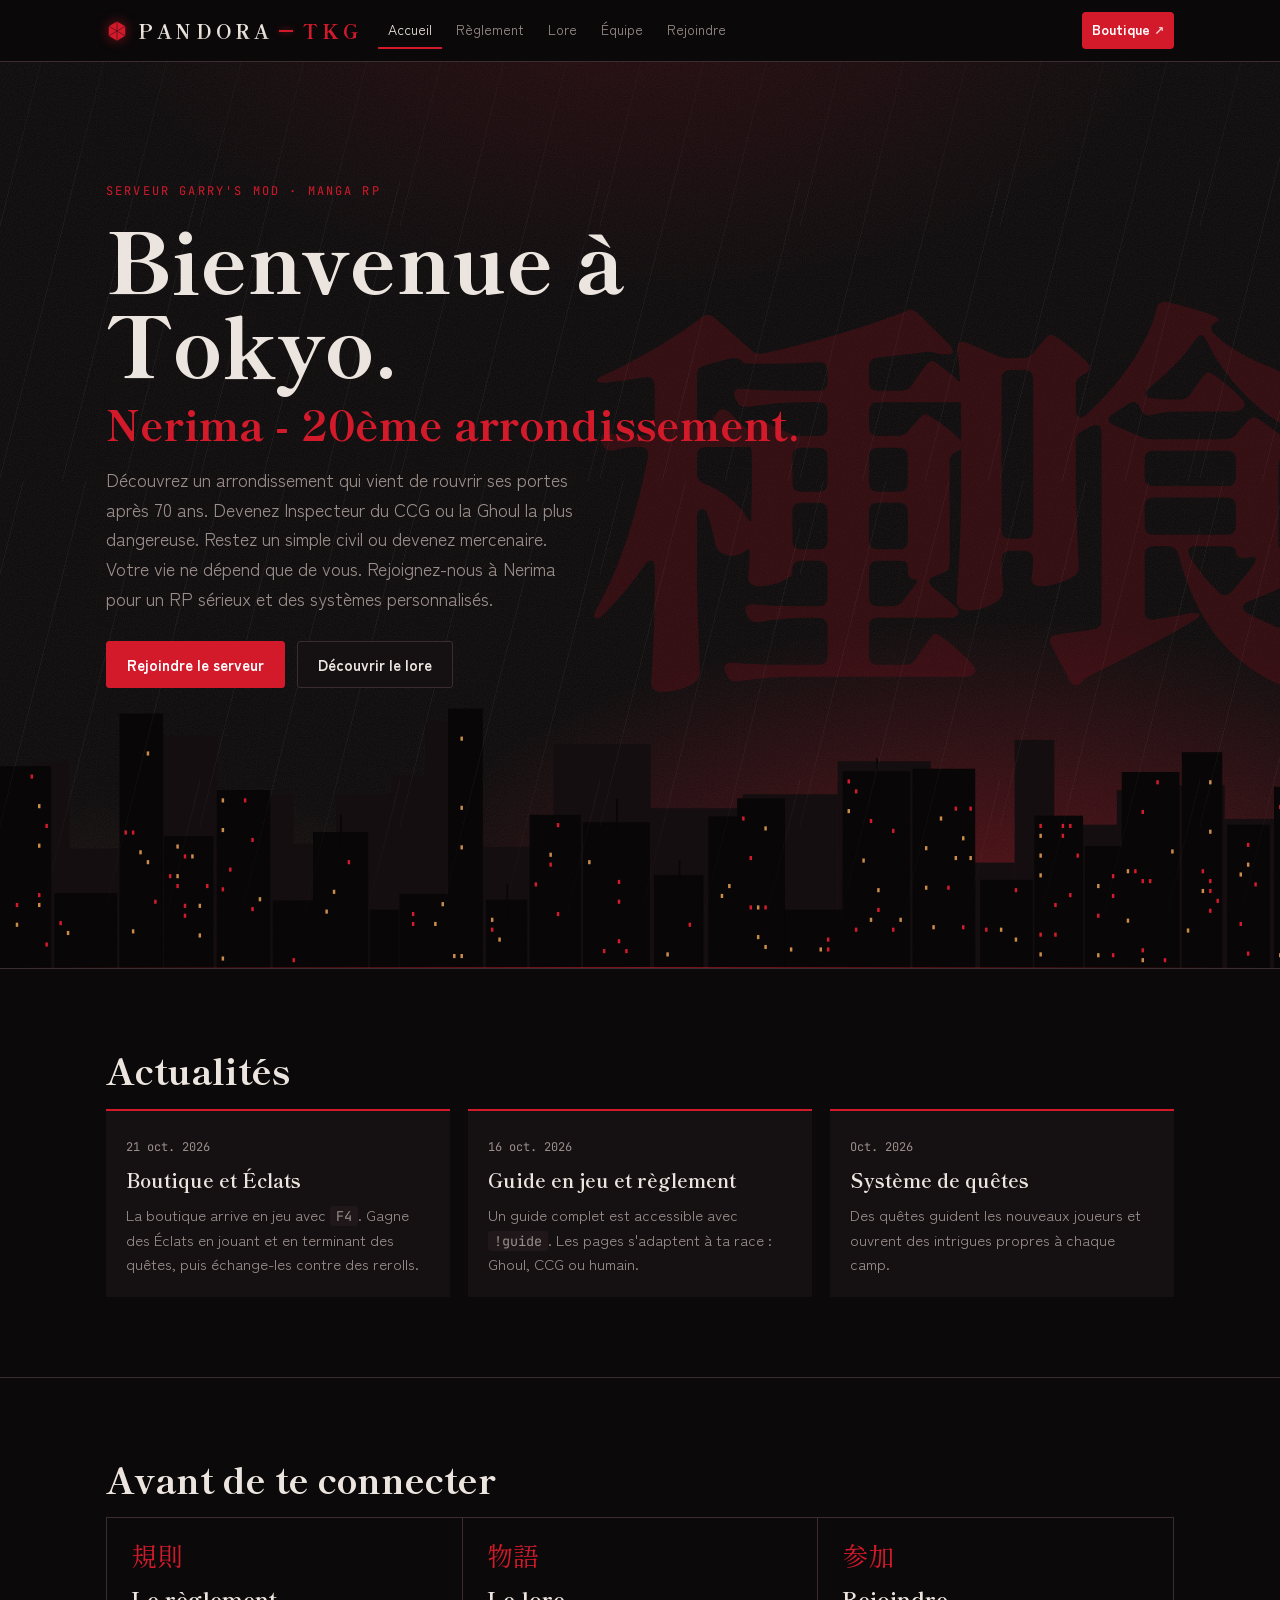
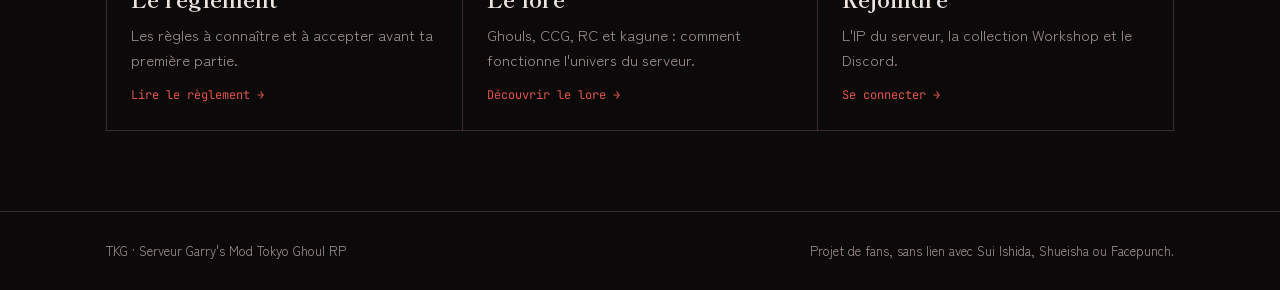
==== commit 362b01af: "Accueil : 70 ans au lieu de 50 Co-Authored-By: Claude Opus 5.5 <noreply@anthropic.com> Claude-Sessio" ====
--- a/index.html
+++ b/index.html
@@ -41,7 +41,7 @@
     <div>
       <div class="eyebrow">Serveur Garry's Mod · Manga RP</div>
       <h1>Bienvenue à Tokyo.<br><em class="sub">Nerima - 20ème arrondissement.</em></h1>
-      <p class="lead">Découvrez un arrondissement qui vient de rouvrir ses portes après 50 ans. Devenez Inspecteur du CCG ou la Ghoul la plus dangereuse. Restez un simple civil ou devenez mercenaire. Votre vie ne dépend que de vous. Rejoignez-nous à Nerima pour un RP sérieux et des systèmes personnalisés.</p>
+      <p class="lead">Découvrez un arrondissement qui vient de rouvrir ses portes après 70 ans. Devenez Inspecteur du CCG ou la Ghoul la plus dangereuse. Restez un simple civil ou devenez mercenaire. Votre vie ne dépend que de vous. Rejoignez-nous à Nerima pour un RP sérieux et des systèmes personnalisés.</p>
       <div class="cta">
         <a class="btn red" href="rejoindre.html">Rejoindre le serveur</a>
         <a class="btn" href="lore.html">Découvrir le lore</a>
--- a/style.css
+++ b/style.css
@@ -29,8 +29,8 @@
 .brand .mark .cut{fill:none;stroke:var(--ink);stroke-width:.9;opacity:.55}
 .brand:hover .mark{transform:rotate(60deg)}
 .brand .name{font-family:var(--f-display);font-weight:800;font-size:19px;letter-spacing:.22em;margin-right:-.22em;background:linear-gradient(180deg,var(--bone) 55%,#b9aaa4);-webkit-background-clip:text;background-clip:text;color:transparent}
-.brand .sep{width:1px;height:18px;background:var(--blood);transform:skewX(-18deg)}
-.brand .tag{font-family:var(--f-mono);font-size:11px;letter-spacing:.2em;margin-right:-.2em;color:var(--blood);border:1px solid var(--blood-dim);padding:2px 6px 1px;border-radius:2px}
+.brand .sep{width:14px;height:2px;background:var(--blood);box-shadow:0 0 6px rgba(210,26,43,.6)}
+.brand .tag{font-family:var(--f-display);font-weight:800;font-size:19px;letter-spacing:.22em;margin-right:-.22em;color:var(--blood)}
 .links{display:flex;gap:4px;overflow-x:auto;scrollbar-width:none;min-width:0;flex:1}
 .links::-webkit-scrollbar{display:none}
 .links a{color:var(--ash);text-decoration:none;font-size:14px;padding:6px 10px;border-radius:4px;white-space:nowrap;border-bottom:2px solid transparent}
@@ -167,7 +167,8 @@
   .brand{gap:7px}
   .brand .name{font-size:15px;letter-spacing:.14em;margin-right:-.14em}
   .brand .mark{width:18px;height:18px}
-  .brand .tag{font-size:10px;padding:1px 4px}
+  .brand .tag{font-size:15px;letter-spacing:.14em;margin-right:-.14em}
+  .brand .sep{width:9px}
 }
 
 /* COMING SOON */
@@ -198,3 +199,30 @@
 @keyframes rain{to{background-position:-40px 600px}}
 .grain{position:absolute;inset:0;opacity:.09;mix-blend-mode:overlay;background-image:url("data:image/svg+xml,%3Csvg xmlns='http://www.w3.org/2000/svg' width='160' height='160'%3E%3Cfilter id='n'%3E%3CfeTurbulence type='fractalNoise' baseFrequency='.9' numOctaves='2' stitchTiles='stitch'/%3E%3C/filter%3E%3Crect width='100%25' height='100%25' filter='url(%23n)'/%3E%3C/svg%3E")}
 .hero::after{content:"";position:absolute;left:0;right:0;bottom:0;height:1px;background:linear-gradient(90deg,transparent,var(--blood),transparent);opacity:.6}
+
+/* LORE — chronologie des archives de Nerima */
+.lore-head h1{font-size:clamp(36px,6vw,68px)}
+.chrono{list-style:none;margin:0;padding:0;position:relative;display:grid;gap:clamp(36px,5vw,56px)}
+.chrono::before{content:"";position:absolute;left:200px;top:8px;bottom:8px;width:1px;background:linear-gradient(var(--blood-dim),var(--line) 30%,var(--line) 70%,var(--blood-dim))}
+.chrono li{display:grid;grid-template-columns:200px minmax(0,1fr);gap:0;position:relative}
+.chrono li::before{content:"";position:absolute;left:196px;top:12px;width:9px;height:9px;background:var(--ink);border:1px solid var(--blood);transform:rotate(45deg)}
+.chrono li.hot::before{background:var(--blood);box-shadow:0 0 12px rgba(210,26,43,.7)}
+.chrono .when{padding-right:28px;text-align:right;display:flex;flex-direction:column;gap:2px}
+.chrono .d{font-family:var(--f-mono);font-size:11px;letter-spacing:.14em;text-transform:uppercase;color:var(--ash)}
+.chrono .y{font-family:var(--f-display);font-weight:800;font-size:clamp(26px,3vw,34px);line-height:1.05;color:var(--blood);font-variant-numeric:tabular-nums}
+.chrono .what{padding-left:36px;max-width:66ch}
+.chrono h2{font-size:clamp(22px,2.6vw,28px);margin-bottom:10px}
+.chrono p{color:var(--soft)}
+.chrono blockquote{margin:20px 0;padding:18px 22px;border-left:2px solid var(--blood);background:linear-gradient(90deg,rgba(125,15,26,.22),transparent);font-family:var(--f-display);font-size:clamp(18px,2vw,21px);line-height:1.5;color:var(--bone)}
+.chrono blockquote strong{color:var(--blood)}
+.arrival{text-align:center;background:radial-gradient(60% 90% at 50% 100%,rgba(210,26,43,.22),transparent 70%)}
+.arrival .wrap{display:flex;flex-direction:column;align-items:center;gap:28px}
+.arrival .line{font-family:var(--f-display);font-weight:800;font-size:clamp(26px,4.2vw,46px);line-height:1.2;margin:0;text-wrap:balance}
+.arrival .line em{font-style:normal;color:var(--blood)}
+@media (max-width:700px){
+  .chrono::before{left:4px}
+  .chrono li{grid-template-columns:1fr;gap:8px;padding-left:28px}
+  .chrono li::before{left:0}
+  .chrono .when{text-align:left;padding-right:0;flex-direction:row;align-items:baseline;gap:12px;flex-wrap:wrap}
+  .chrono .what{padding-left:0}
+}
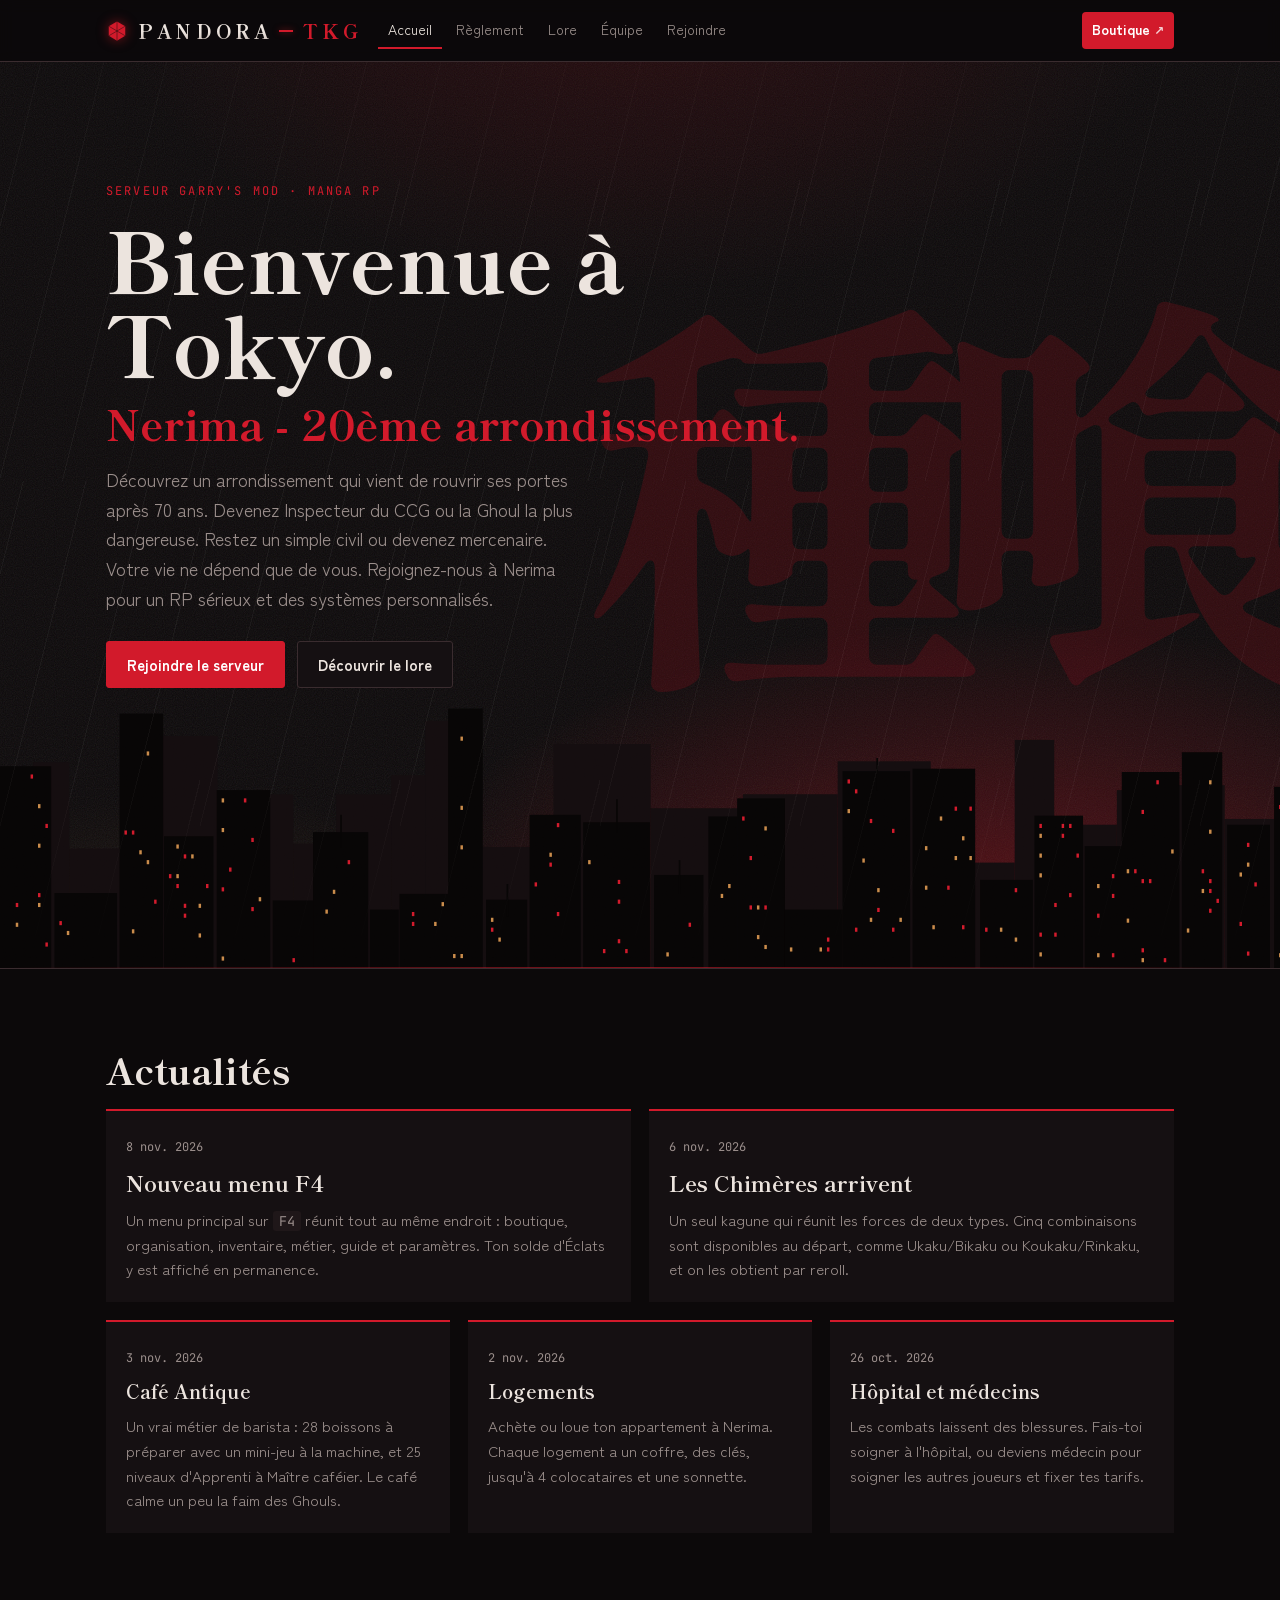
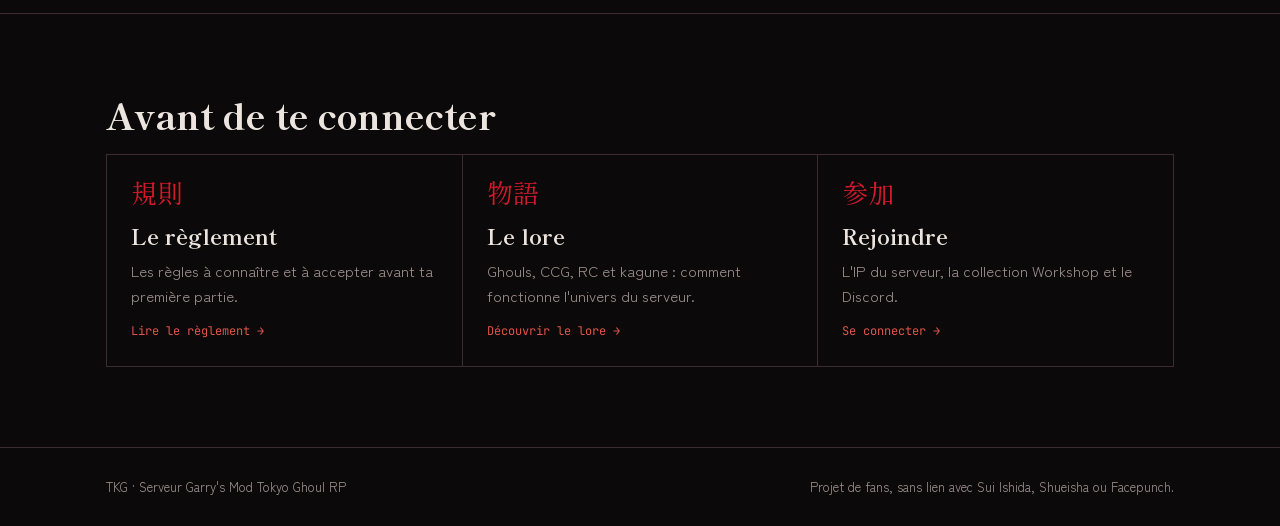
==== commit 412c6844: "Accueil : actualités de novembre (menu F4, Chimères, café, logements, hôpital) Co-Authored-By: Claud" ====
--- a/index.html
+++ b/index.html
@@ -54,20 +54,30 @@
   <div class="wrap">
     <h2>Actualités</h2>
     <div class="news">
-      <article>
-        <time datetime="2026-10-21">21 oct. 2026</time>
-        <h3>Boutique et Éclats</h3>
-        <p>La boutique arrive en jeu avec <code>F4</code>. Gagne des Éclats en jouant et en terminant des quêtes, puis échange-les contre des rerolls.</p>
+      <article class="big">
+        <time datetime="2026-11-08">8 nov. 2026</time>
+        <h3>Nouveau menu F4</h3>
+        <p>Un menu principal sur <code>F4</code> réunit tout au même endroit : boutique, organisation, inventaire, métier, guide et paramètres. Ton solde d'Éclats y est affiché en permanence.</p>
+      </article>
+      <article class="big">
+        <time datetime="2026-11-06">6 nov. 2026</time>
+        <h3>Les Chimères arrivent</h3>
+        <p>Un seul kagune qui réunit les forces de deux types. Cinq combinaisons sont disponibles au départ, comme Ukaku/Bikaku ou Koukaku/Rinkaku, et on les obtient par reroll.</p>
       </article>
       <article>
-        <time datetime="2026-10-16">16 oct. 2026</time>
-        <h3>Guide en jeu et règlement</h3>
-        <p>Un guide complet est accessible avec <code>!guide</code>. Les pages s'adaptent à ta race : Ghoul, CCG ou humain.</p>
+        <time datetime="2026-11-03">3 nov. 2026</time>
+        <h3>Café Antique</h3>
+        <p>Un vrai métier de barista : 28 boissons à préparer avec un mini-jeu à la machine, et 25 niveaux d'Apprenti à Maître caféier. Le café calme un peu la faim des Ghouls.</p>
       </article>
       <article>
-        <time datetime="2026-10-10">Oct. 2026</time>
-        <h3>Système de quêtes</h3>
-        <p>Des quêtes guident les nouveaux joueurs et ouvrent des intrigues propres à chaque camp.</p>
+        <time datetime="2026-11-02">2 nov. 2026</time>
+        <h3>Logements</h3>
+        <p>Achète ou loue ton appartement à Nerima. Chaque logement a un coffre, des clés, jusqu'à 4 colocataires et une sonnette.</p>
+      </article>
+      <article>
+        <time datetime="2026-10-26">26 oct. 2026</time>
+        <h3>Hôpital et médecins</h3>
+        <p>Les combats laissent des blessures. Fais-toi soigner à l'hôpital, ou deviens médecin pour soigner les autres joueurs et fixer tes tarifs.</p>
       </article>
     </div>
   </div>
--- a/style.css
+++ b/style.css
@@ -82,7 +82,10 @@
 .muted{color:var(--ash)}
 
 /* ACTUALITÉS */
-.news{display:grid;grid-template-columns:repeat(3,1fr);gap:18px}
+.news{display:grid;grid-template-columns:repeat(6,1fr);gap:18px}
+.news article{grid-column:span 2}
+.news article.big{grid-column:span 3}
+.news article.big h3{font-size:22px}
 .news article{border-top:2px solid var(--blood);background:var(--ink-2);padding:20px;min-width:0}
 .news time{font-family:var(--f-mono);font-size:12px;color:var(--ash)}
 .news h3{margin-top:6px;font-size:19px}
@@ -159,6 +162,7 @@
   .hero .wrap,.rules,.lore-intro,.camps,.join{grid-template-columns:1fr}
   .eye{display:none}
   .news,.paths,.founders{grid-template-columns:1fr}
+  .news article,.news article.big{grid-column:auto}
   .kagune,.staff{grid-template-columns:1fr 1fr}
 }
 @media (max-width:520px){
@@ -226,3 +230,5 @@
   .chrono .when{text-align:left;padding-right:0;flex-direction:row;align-items:baseline;gap:12px;flex-wrap:wrap}
   .chrono .what{padding-left:0}
 }
+.member .traits{margin:0;padding-left:16px;font-size:14px;color:var(--ash);display:grid;gap:4px}
+.member .traits li::marker{color:var(--blood)}
